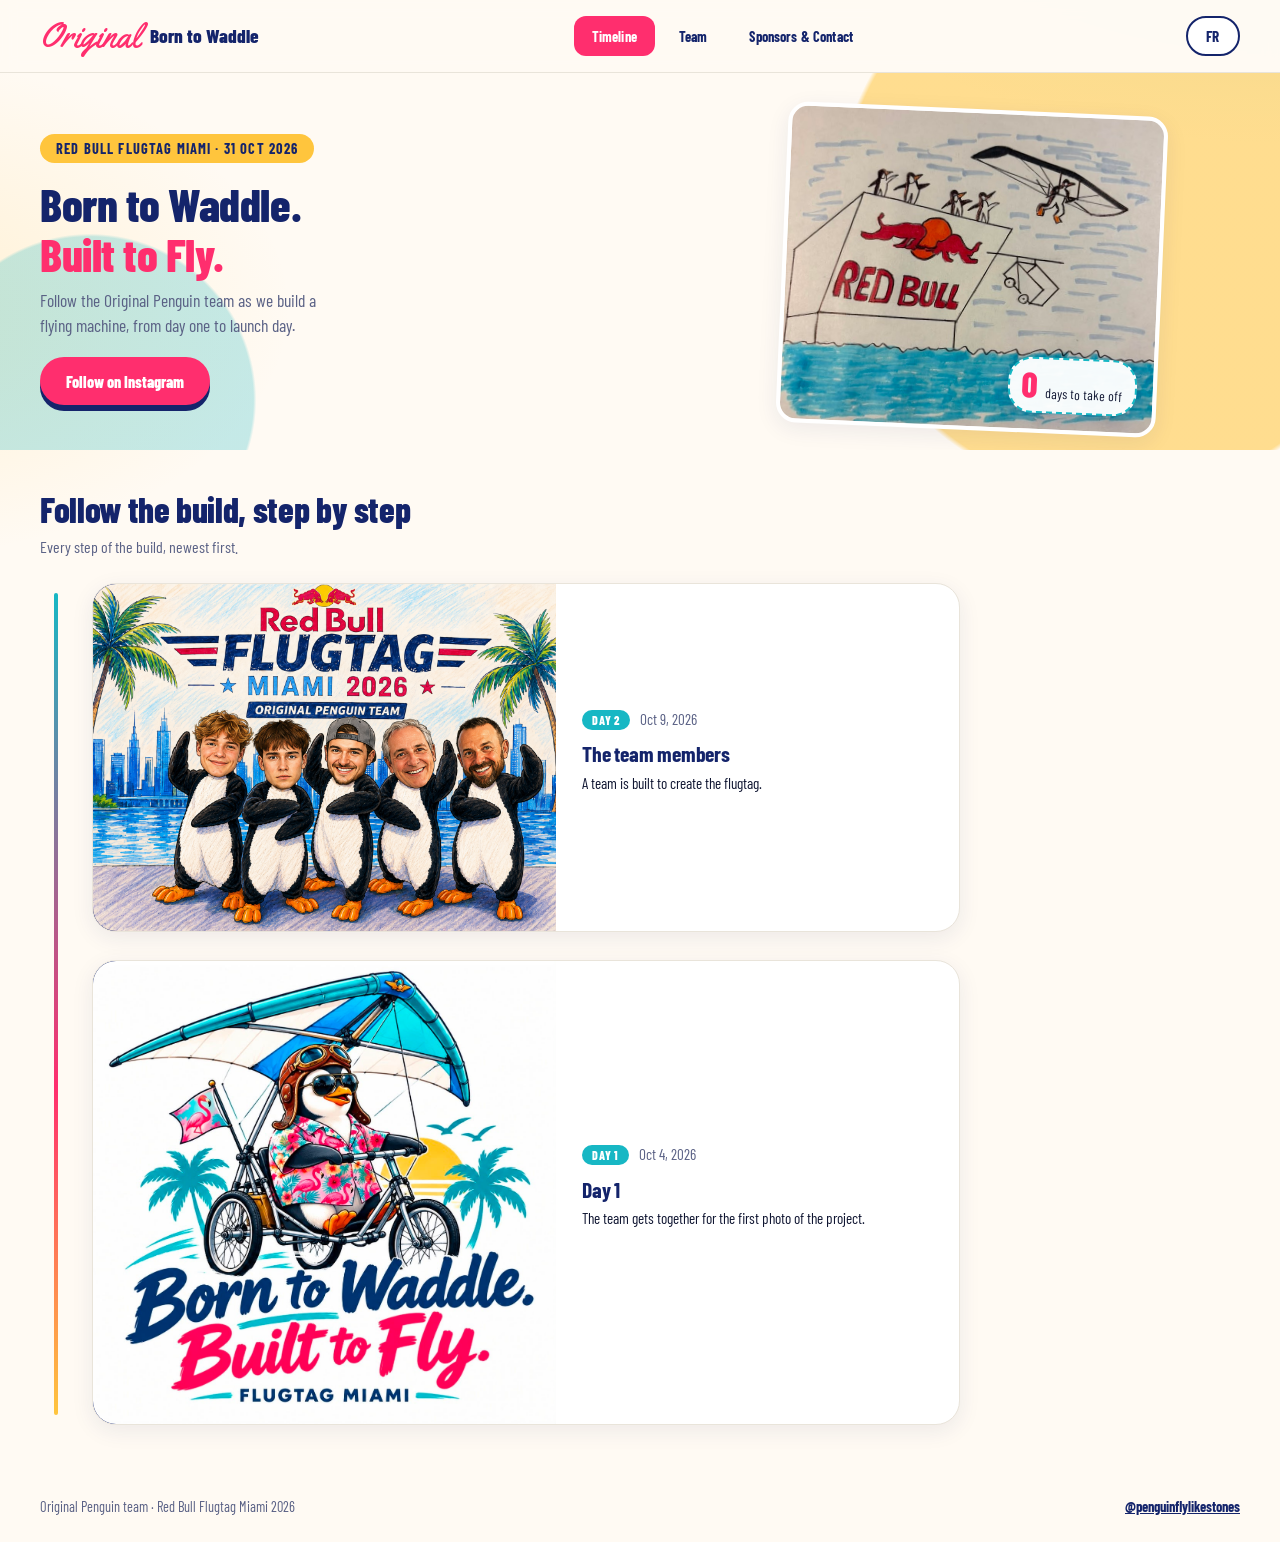
==== index.html @ 19deeb98 "Add files via upload" ====
<!doctype html><html><head><meta charset=utf8><meta name=viewport content="width=device-width,initial-scale=1"><style>:root{color-scheme:light}body{margin:0;padding:0;font:14px -apple-system,BlinkMacSystemFont,sans-serif;background:#fff;color:#000}img{max-width:100%}[hidden]:not([hidden=until-found i]){display:none!important}</style></head><body>
<!doctype html>
<html lang="en">
<head>
  <meta charset="utf-8">
  <meta name="viewport" content="width=device-width, initial-scale=1">
  <title>Original Penguin · Red Bull Flugtag Miami 2026</title>
  <meta name="description" content="Follow the Original Penguin team as we build a flying machine for Red Bull Flugtag Miami, 31 October 2026.">
  <meta property="og:title" content="Born to Waddle. Built to Fly. · Original Penguin">
  <meta property="og:description" content="Day-by-day build log of our flying penguin machine for Red Bull Flugtag Miami 2026.">
  <meta property="og:image" content="assets/uploads/hero-sketch.jpg">
  <meta name="theme-color" content="#14246b">
  <link rel="preconnect" href="https://fonts.googleapis.com">
  <link rel="preconnect" href="https://fonts.gstatic.com" crossorigin>
  <link href="https://fonts.googleapis.com/css2?family=Barlow+Condensed:wght@400;500;600;700;800&family=Yellowtail&display=swap" rel="stylesheet">
  <link rel="stylesheet" href="assets/css/style.css">
</head>
<body data-page="timeline">
  <a class="skip" href="#main">Skip to content</a>

  <header class="site-header">
    <div class="container">
      <a class="brand" href="index.html" aria-label="Original Penguin, home">
        <span class="brand-mark">Original</span>
        <span class="brand-name">Born to Waddle</span>
      </a>

    <nav class="site-nav" aria-label="Main">
      <a href="index.html" aria-current="page"><span data-i18n="nav_timeline">Timeline</span></a>
      <a href="team.html"><span data-i18n="nav_team">Team</span></a>
      <a href="sponsors.html"><span data-i18n="nav_sponsors">Sponsors &amp; Contact</span></a>
    </nav>
      <button class="lang-toggle" id="langToggle" type="button">FR</button>
    </div>
  </header>


  <main id="main">
    <section class="hero">
      <div class="container hero-grid">
        <div class="hero-text">
          <p class="eyebrow" data-i18n="hero_eyebrow">Red Bull Flugtag Miami · 31 Oct 2026</p>
          <h1 data-i18n="hero_title">Born to Waddle.<br><span>Built to Fly.</span></h1>
          <p class="lead" data-i18n="hero_sub">Follow the Original Penguin team as we build a flying machine, from day one to launch day.</p>
          <div>
            <a class="btn" data-ig href="#"><span data-i18n="follow_ig">Follow on Instagram</span></a>
          </div>
        </div>
        <figure class="hero-image">
          <img src="assets/uploads/hero-sketch.jpg" alt="Sketch of the Original Penguin flying machine taking off from the Red Bull Flugtag launch pad" width="765" height="643">
        
          <div class="countdown countdown-overlay">
            <span id="days" aria-live="polite">–</span>
            <span data-i18n="countdown_label">days to take off</span>
          </div>
        </figure>
      </div>
    </section>

    <section class="feed" aria-labelledby="feed-title">
      <div class="container">
        <div class="section-head">
          <h2 id="feed-title" data-i18n="feed_title">Follow the build, step by step</h2>
          <p class="muted" data-i18n="feed_sub">Every step of the build, newest first.</p>
        </div>
        <div id="feed" class="feed-list" aria-live="polite"></div>
      </div>
    </section>
  </main>

  <footer class="site-footer">
    <div class="container">
      <p data-i18n="footer_tag">Original Penguin team · Red Bull Flugtag Miami 2026</p>
      <p><a data-ig href="#"><span data-ig-handle>@YOUR_HANDLE</span></a></p>
    </div>
  </footer>

  <script src="assets/js/app.js"></script>
</body>
</html>

</body></html>
---- assets/css/style.css ----
/* Original Penguin — Born to Waddle. Built to Fly.
   Mobile-first. Light theme. Palette taken from the FlugTag artwork. */

:root {
  --navy: #14246b;
  --pink: #ff2e6e;
  --teal: #17b7c4;
  --yellow: #ffc53d;
  --paper: #fffaf3;
  --card: #ffffff;
  --ink: #101632;
  --muted: #5a6185;
  --line: #e9e4da;
  --radius: 18px;
  --shadow: 0 6px 22px rgba(20, 36, 107, 0.08);
  --display: "Barlow Condensed", "Arial Narrow", system-ui, sans-serif;
  --body: "Barlow Condensed", "Arial Narrow", system-ui, sans-serif;
}

*, *::before, *::after { box-sizing: border-box; }

html { -webkit-text-size-adjust: 100%; scroll-behavior: smooth; }

body {
  margin: 0;
  font-family: var(--body);
  font-size: 1rem;
  line-height: 1.4;
  color: var(--ink);
  background:
    radial-gradient(900px 500px at 100% -10%, rgba(23, 183, 196, 0.16), transparent 60%),
    radial-gradient(700px 420px at -10% 20%, rgba(255, 197, 61, 0.18), transparent 60%),
    var(--paper);
  padding-bottom: 84px; /* room for the bottom nav on mobile */
  min-height: 100vh;
}

img, video, iframe { max-width: 100%; display: block; }
a { color: var(--pink); }
a:focus-visible, button:focus-visible { outline: 3px solid var(--teal); outline-offset: 3px; border-radius: 6px; }

.skip {
  position: absolute; left: -9999px; top: 0; background: var(--navy); color: #fff; padding: 8px 12px; z-index: 100;
}
.skip:focus { left: 12px; top: 12px; }

h1, h2, h3, .display {
  font-family: var(--display);
  color: var(--navy);
  line-height: 1.1;
  margin: 0 0 .5rem;
  letter-spacing: -0.01em;
}
h1 { font-size: clamp(2.4rem, 7vw, 3.6rem); font-weight: 800; }
h2 { font-size: clamp(1.8rem, 5vw, 2.4rem); font-weight: 800; }
h3 { font-size: 1.2rem; font-weight: 700; }

.container { width: min(100% - 2rem, 1080px); margin-inline: auto; }
section { padding: 1.75rem 0; }

/* ---------- Header ---------- */
.site-header {
  display: flex; align-items: center; justify-content: space-between;
  padding: 14px 0; position: sticky; top: 0; z-index: 20;
  background: rgba(255, 250, 243, 0.92); backdrop-filter: blur(8px);
  border-bottom: 1px solid var(--line);
}
.site-header .container { display: flex; align-items: center; justify-content: space-between; width: min(100% - 2rem, 1080px); }
.brand { display: inline-flex; align-items: center; gap: 10px; text-decoration: none; color: var(--navy); }
.brand-mark {
  font-family: "Yellowtail", cursive; font-size: 1.5rem; line-height: 1; color: var(--pink);
}
.brand-name { font-family: var(--display); font-weight: 800; font-size: 1.05rem; }

.lang-toggle {
  font: 700 .85rem var(--display); letter-spacing: .04em;
  color: var(--navy); background: #fff; border: 2px solid var(--navy);
  border-radius: 999px; padding: 6px 14px; cursor: pointer; min-height: 40px;
  transition: transform .15s ease, background .15s ease;
}
.lang-toggle:hover { background: var(--yellow); transform: translateY(-1px); }

/* ---------- Navigation: bottom tab bar on mobile, top bar on desktop ---------- */
.site-nav {
  position: fixed; left: 0; right: 0; bottom: 0; z-index: 30;
  display: grid; grid-template-columns: repeat(3, 1fr);
  background: var(--navy); padding: 6px 6px calc(6px + env(safe-area-inset-bottom));
  box-shadow: 0 -6px 20px rgba(20, 36, 107, 0.25);
}
.site-nav a {
  display: flex; align-items: center; justify-content: center; text-align: center;
  min-height: 52px; padding: 6px 4px; border-radius: 12px;
  color: #fff; text-decoration: none; font: 700 .8rem var(--display); letter-spacing: .01em;
}
.site-nav a[aria-current="page"] { background: var(--pink); }
.site-nav a:not([aria-current="page"]):hover { background: rgba(255,255,255,.12); }

/* ---------- Hero ---------- */
.hero { padding-top: 1.5rem; padding-bottom: 1rem; }
.eyebrow {
  display: inline-block; font: 700 .8rem var(--display); text-transform: uppercase; letter-spacing: .08em;
  color: var(--navy); background: var(--yellow); padding: 4px 12px; border-radius: 999px; margin: 0 0 1rem;
}
.lead { font-size: 1.1rem; color: var(--muted); max-width: 48ch; margin: 0 0 1rem; }
.hero h1 span { color: var(--pink); }
.countdown {
  display: inline-flex; align-items: baseline; gap: 10px; flex-wrap: wrap;
  background: var(--card); border-radius: var(--radius); box-shadow: var(--shadow);
  padding: 12px 18px; margin: 0 0 1.25rem; border: 2px dashed var(--teal);
}
.countdown strong, #days {
  font-family: var(--display); font-size: 2.2rem; font-weight: 800; color: var(--pink); line-height: 1;
}
.hero-image {
  margin: 1.5rem 0 0; border-radius: 24px; overflow: hidden; box-shadow: var(--shadow);
  background: #fff; border: 4px solid #fff; transform: rotate(-1.2deg);
}
.hero-image img { width: 100%; height: auto; }

/* ---------- Buttons ---------- */
.btn {
  display: inline-flex; align-items: center; justify-content: center; gap: 8px;
  min-height: 42px; padding: 10px 20px; border-radius: 999px; text-decoration: none;
  font: 800 .95rem var(--display); color: #fff; background: var(--pink);
  box-shadow: 0 6px 0 var(--navy); transition: transform .12s ease, box-shadow .12s ease;
  border: 0; cursor: pointer;
}
.btn:hover { transform: translateY(-2px); box-shadow: 0 8px 0 var(--navy); }
.btn:active { transform: translateY(3px); box-shadow: 0 2px 0 var(--navy); }
.btn-ghost { background: #fff; color: var(--navy); box-shadow: 0 6px 0 var(--teal); }
.btn-ghost:hover { box-shadow: 0 8px 0 var(--teal); }

/* ---------- Feed (timeline) ---------- */
.section-head { margin-bottom: 1.5rem; }
.muted { color: var(--muted); margin: 0; }
.feed-list { display: grid; gap: 1.5rem; }

.post {
  background: var(--card); border-radius: var(--radius); box-shadow: var(--shadow);
  overflow: hidden; border: 1px solid var(--line);
}
.post-media { background: var(--navy); aspect-ratio: 16 / 10; }
.post-media img, .post-media video, .post-media iframe {
  width: 100%; height: 100%; object-fit: cover; border: 0;
}
.post-body { padding: 14px 16px 16px; }
.post-meta { display: flex; align-items: center; gap: 10px; flex-wrap: wrap; margin: 0 0 .5rem; color: var(--muted); font-size: .9rem; }
.pill {
  font: 800 .75rem var(--display); text-transform: uppercase; letter-spacing: .06em;
  background: var(--teal); color: #fff; padding: 3px 10px; border-radius: 999px;
}
.post h3 { margin-bottom: .4rem; }
.post p { margin: 0 0 .75rem; }
.ig-link { font-weight: 700; text-decoration: none; color: var(--pink); }
.ig-link:hover { text-decoration: underline; }
.empty { padding: 2rem; text-align: center; background: #fff; border-radius: var(--radius); border: 2px dashed var(--line); color: var(--muted); }

/* ---------- Team ---------- */
.team-grid { display: grid; gap: 1.25rem; grid-template-columns: 1fr; }
.member {
  background: var(--card); border-radius: var(--radius); box-shadow: var(--shadow);
  padding: 16px; text-align: center; border: 1px solid var(--line);
}
.avatar {
  width: 104px; height: 104px; border-radius: 50%; margin: 0 auto 10px;
  overflow: hidden; display: grid; place-items: center;
  background: linear-gradient(135deg, var(--teal), var(--navy)); border: 4px solid var(--yellow);
}
.avatar img { width: 100%; height: 100%; object-fit: cover; }
.avatar span { font: 800 2rem var(--display); color: #fff; }
.member h3 { margin-bottom: .2rem; }
.role { font: 700 .95rem var(--display); color: var(--pink); margin: 0 0 .6rem; }
.member p { color: var(--muted); margin: 0; font-size: .95rem; }

/* ---------- Sponsors & contact ---------- */
.sponsor-grid { display: grid; gap: 1.25rem; }
.sponsor {
  background: var(--card); border-radius: var(--radius); box-shadow: var(--shadow);
  padding: 18px; border: 1px solid var(--line); display: grid; gap: 10px; align-content: start;
}
.sponsor-logo {
  min-height: 90px; display: grid; place-items: center; background: #fff;
  border-radius: 12px; border: 1px dashed var(--line); padding: 10px;
}
.sponsor-logo img { max-height: 80px; width: auto; object-fit: contain; }
.wordmark { font-family: "Yellowtail", cursive; font-size: 2.2rem; color: var(--navy); line-height: 1; }
.sponsor h3 { margin: 0; }
.sponsor .tier { font: 700 .8rem var(--display); text-transform: uppercase; letter-spacing: .06em; color: var(--teal); margin: 0; }
.sponsor p { margin: 0; color: var(--muted); }

.contact {
  margin-top: 2rem; background: var(--navy); color: #fff; border-radius: 26px;
  padding: 22px 18px; box-shadow: var(--shadow);
}
.contact h2 { color: #fff; }
.contact p { color: #dfe4ff; }
.contact .actions { display: grid; gap: 12px; margin-top: 18px; }
.contact .btn-ghost { background: var(--yellow); color: var(--navy); box-shadow: 0 6px 0 #0b1747; }
.contact .btn { box-shadow: 0 6px 0 #0b1747; }

/* ---------- Footer ---------- */
.site-footer { padding: 2rem 0 1rem; color: var(--muted); font-size: .9rem; text-align: center; }
.site-footer a { color: var(--navy); font-weight: 700; }

.page-head { padding-top: 2rem; }

/* ---------- Tablet and up ---------- */
@media (min-width: 640px) {
  .team-grid { grid-template-columns: repeat(2, 1fr); }
  .sponsor-grid { grid-template-columns: repeat(2, 1fr); }
  .contact .actions { grid-template-columns: 1fr 1fr; }
}

@media (min-width: 900px) {
  body { padding-bottom: 0; }
  .site-nav {
    position: static; display: flex; gap: 6px; justify-content: center;
    background: transparent; box-shadow: none; padding: 10px 0; border-bottom: 1px solid var(--line);
  }
  .site-nav a { color: var(--navy); min-height: 44px; padding: 8px 18px; }
  .site-nav a[aria-current="page"] { color: #fff; }
  .site-nav a:not([aria-current="page"]):hover { background: rgba(20,36,107,.07); }
  .team-grid { grid-template-columns: repeat(3, 1fr); }
  .feed-list { grid-template-columns: 1fr; max-width: 760px; }
  .hero-grid { display: grid; grid-template-columns: 1.1fr .9fr; gap: 2.5rem; align-items: center; }
  .hero-image { margin-top: 0; }
  .sponsor-grid { grid-template-columns: repeat(3, 1fr); }
  .post { display: grid; grid-template-columns: 1fr 1fr; }
  .post-media { aspect-ratio: auto; min-height: 260px; }
}

/* ---------- Desktop styling pass (1100px and up) ---------- */
@media (min-width: 1100px) {
  :root { --radius: 24px; }

  .container, .site-header .container { width: min(100% - 4rem, 1200px); }
  section { padding: 2.5rem 0; }

  /* Header and navigation */
  .site-header { padding: 16px 0; }
  .brand-mark { font-size: 2.1rem; }
  .brand-name { font-size: 1.2rem; }
  .lang-toggle { font-size: .95rem; padding: 8px 18px; }
  .site-nav { padding: 10px 0 14px; gap: 10px; }
  .site-nav a { font-size: .9rem; min-height: 44px; padding: 8px 20px; }

  /* Hero */
  .hero { padding-top: 2.25rem; padding-bottom: 1.25rem; position: relative; overflow: hidden; }
  .hero::before {
    content: ""; position: absolute; right: -200px; top: -220px; width: 720px; height: 720px;
    border-radius: 50%; background: radial-gradient(circle, rgba(255, 197, 61, .55) 0 55%, transparent 56%);
    pointer-events: none;
  }
  .hero::after {
    content: ""; position: absolute; left: -120px; bottom: -160px; width: 420px; height: 420px;
    border-radius: 50%; background: radial-gradient(circle, rgba(23, 183, 196, .25) 0 55%, transparent 56%);
    pointer-events: none;
  }
  .hero-grid { grid-template-columns: 1.05fr .95fr; gap: 4.5rem; position: relative; z-index: 1; }
  h1 { font-size: clamp(2.8rem, 4.4vw, 4rem); }
  .eyebrow { font-size: .9rem; padding: 6px 16px; }
  .lead { font-size: 1.1rem; max-width: 38ch; margin-bottom: 1.25rem; }
  .countdown { padding: 16px 24px; gap: 14px; }
  .countdown strong, #days { font-size: 2.8rem; }
  .btn { font-size: 1rem; min-height: 48px; padding: 12px 26px; }
  .hero-image { transform: rotate(2.5deg); border-radius: 32px; border-width: 8px; transition: transform .35s ease; }
  .hero-image:hover { transform: rotate(0deg) scale(1.02); }

  /* Build log: vertical timeline with day markers */
  .section-head { margin-bottom: 1.5rem; }
  .section-head h2 { font-size: 2.2rem; }
  .feed-list {
    max-width: 920px; position: relative; padding-left: 52px; gap: 1.75rem;
  }
  .feed-list::before {
    content: ""; position: absolute; left: 14px; top: 10px; bottom: 10px; width: 4px; border-radius: 4px;
    background: linear-gradient(var(--teal), var(--pink) 60%, var(--yellow));
  }
  .post { position: relative; grid-template-columns: 1.15fr 1fr; }
  .post::before {
    content: ""; position: absolute; left: -45px; top: 34px; width: 22px; height: 22px; border-radius: 50%;
    background: var(--yellow); border: 4px solid var(--navy); z-index: 1;
  }
  .post:hover { transform: translateY(-3px); box-shadow: 0 16px 36px rgba(20, 36, 107, .14); transition: transform .2s ease, box-shadow .2s ease; }
  .post-media { min-height: 260px; }
  .post-body { padding: 22px 26px; display: flex; flex-direction: column; justify-content: center; }
  .post h3 { font-size: 1.35rem; }
  .post p { font-size: .95rem; }

  /* Page headers (team, sponsors) */
  .page-head { padding-top: 2.25rem; }
  .page-head h1 { font-size: clamp(2.6rem, 4vw, 3.4rem); }
  .page-head .lead { font-size: 1.05rem; }

  /* Team */
  .team-grid { grid-template-columns: repeat(3, 1fr); gap: 1.25rem; }
  .member { padding: 24px 20px; transition: transform .2s ease, box-shadow .2s ease; }
  .member:hover { transform: translateY(-5px) rotate(-.5deg); box-shadow: 0 18px 38px rgba(20, 36, 107, .14); }
  .avatar { width: 124px; height: 124px; margin-bottom: 12px; }
  .member h3 { font-size: 1.2rem; }
  .role { font-size: .9rem; }

  /* Sponsors */
  .sponsor-grid { grid-template-columns: repeat(3, 1fr); gap: 1.25rem; }
  .sponsor { padding: 22px; }
  .sponsor-logo { min-height: 110px; }
  .wordmark { font-size: 2.2rem; }

  /* Contact panel */
  .contact { padding: 36px 40px; margin-top: 2.5rem; display: grid; grid-template-columns: 1.3fr 1fr; gap: 2.5rem; align-items: center; }
  .contact h2 { font-size: 2.2rem; margin: 0 0 .5rem; }
  .contact p { font-size: .95rem; margin: 0; }
  .contact .actions { margin-top: 0; grid-column: 2; grid-row: 2; grid-template-columns: 1fr; }
  .contact .actions .btn { width: 100%; }
  .contact > p:last-child { grid-column: 1 / -1; margin-top: -1rem; opacity: .85; }

  /* Footer */
  .site-footer { text-align: left; padding: 2rem 0 1.5rem; }
  .site-footer .container { display: flex; justify-content: space-between; align-items: center; flex-wrap: wrap; gap: 1rem; }
  .site-footer p { margin: 0; }
}

/* ---------- Header with inline navigation (all sizes) ---------- */
body { padding-bottom: 0; }
.site-header .container { flex-wrap: wrap; row-gap: 8px; }
.site-header .site-nav {
  position: static; order: 3; width: 100%; display: flex; gap: 6px; padding: 0; border: 0;
  background: none; box-shadow: none;
}
.site-header .site-nav a {
  flex: 1; min-height: 40px; padding: 6px 10px; font-size: .9rem; color: var(--navy); background: transparent;
}
.site-header .site-nav a[aria-current="page"] { background: var(--pink); color: #fff; }
.site-header .site-nav a:not([aria-current="page"]):hover { background: rgba(20, 36, 107, .08); }

@media (min-width: 900px) {
  .site-header .container { flex-wrap: nowrap; }
  .site-header .site-nav { order: 0; width: auto; flex: 1; justify-content: center; }
  .site-header .site-nav a { flex: 0 0 auto; padding: 8px 18px; }
}

/* ---------- Sponsors: centred cards ---------- */
.sponsor-grid { grid-template-columns: repeat(auto-fit, minmax(240px, 340px)); justify-content: center; }

/* ---------- Media slideshow ---------- */
.slider { position: relative; height: 100%; min-height: 100%; background: var(--navy); }
.slides {
  display: flex; height: 100%; overflow-x: auto; scroll-snap-type: x mandatory;
  scrollbar-width: none; overscroll-behavior-x: contain;
}
.slides::-webkit-scrollbar { display: none; }
.slide {
  flex: 0 0 100%; margin: 0; height: 100%; min-width: 0; scroll-snap-align: start;
  display: grid; place-items: center; background: var(--navy);
}
.slide img, .slide video, .slide iframe { width: 100%; height: 100%; object-fit: cover; border: 0; }
.sl-btn {
  position: absolute; top: 50%; transform: translateY(-50%); z-index: 2;
  width: 40px; height: 40px; border-radius: 50%; border: 0; cursor: pointer;
  background: rgba(255, 255, 255, .92); color: var(--navy); font: 800 1.4rem/1 var(--display);
  box-shadow: 0 2px 8px rgba(0, 0, 0, .25);
}
.sl-prev { left: 8px; }
.sl-next { right: 8px; }
.sl-dots {
  position: absolute; left: 0; right: 0; bottom: 8px; z-index: 2;
  display: flex; justify-content: center; gap: 6px;
}
.sl-dot {
  width: 9px; height: 9px; border-radius: 50%; border: 0; padding: 0; cursor: pointer;
  background: rgba(255, 255, 255, .6);
}
.sl-dot.is-active { background: var(--yellow); }

/* ---------- Smaller hero visual ---------- */
.hero-image { max-width: 260px; margin-inline: auto; border-width: 4px; border-radius: 20px; }
@media (min-width: 900px) { .hero-image { max-width: 340px; margin-inline: 0 0 0 auto; } }
@media (min-width: 1100px) { .hero-image { max-width: 380px; } }

/* ---------- Refinements: title, countdown overlay, shorter posts, contact buttons ---------- */
.hero h1 { font-size: clamp(2rem, 6vw, 2.9rem); }
@media (min-width: 1100px) { .hero h1 { font-size: clamp(2.4rem, 3.6vw, 3.3rem); } }

.hero-image { position: relative; }
.countdown-overlay {
  position: absolute; right: 12px; bottom: 12px; margin: 0; padding: 8px 12px; gap: 8px;
  background: rgba(255, 255, 255, .96); box-shadow: 0 6px 18px rgba(20, 36, 107, .18);
}
.countdown-overlay #days { font-size: 1.8rem; }
.countdown-overlay span:last-child { font-size: .85rem; }
@media (min-width: 1100px) {
  .countdown-overlay { right: 16px; bottom: 16px; }
  .countdown-overlay #days { font-size: 2.2rem; }
}

.post-media { aspect-ratio: 16 / 9; }
@media (min-width: 900px) { .post-media { aspect-ratio: auto; min-height: 200px; } }

.contact .actions { display: grid; grid-template-columns: 1fr 1fr; gap: 10px; }
.contact .actions .btn { width: 100%; min-width: 0; padding: 10px 12px; font-size: .95rem; }
@media (min-width: 1100px) {
  .contact .actions { grid-column: 1 / -1; grid-row: auto; grid-template-columns: 1fr 1fr; max-width: 560px; }
  .contact .actions .btn { font-size: 1rem; }
}

@media (prefers-reduced-motion: reduce) {
  * { transition: none !important; scroll-behavior: auto !important; }
}
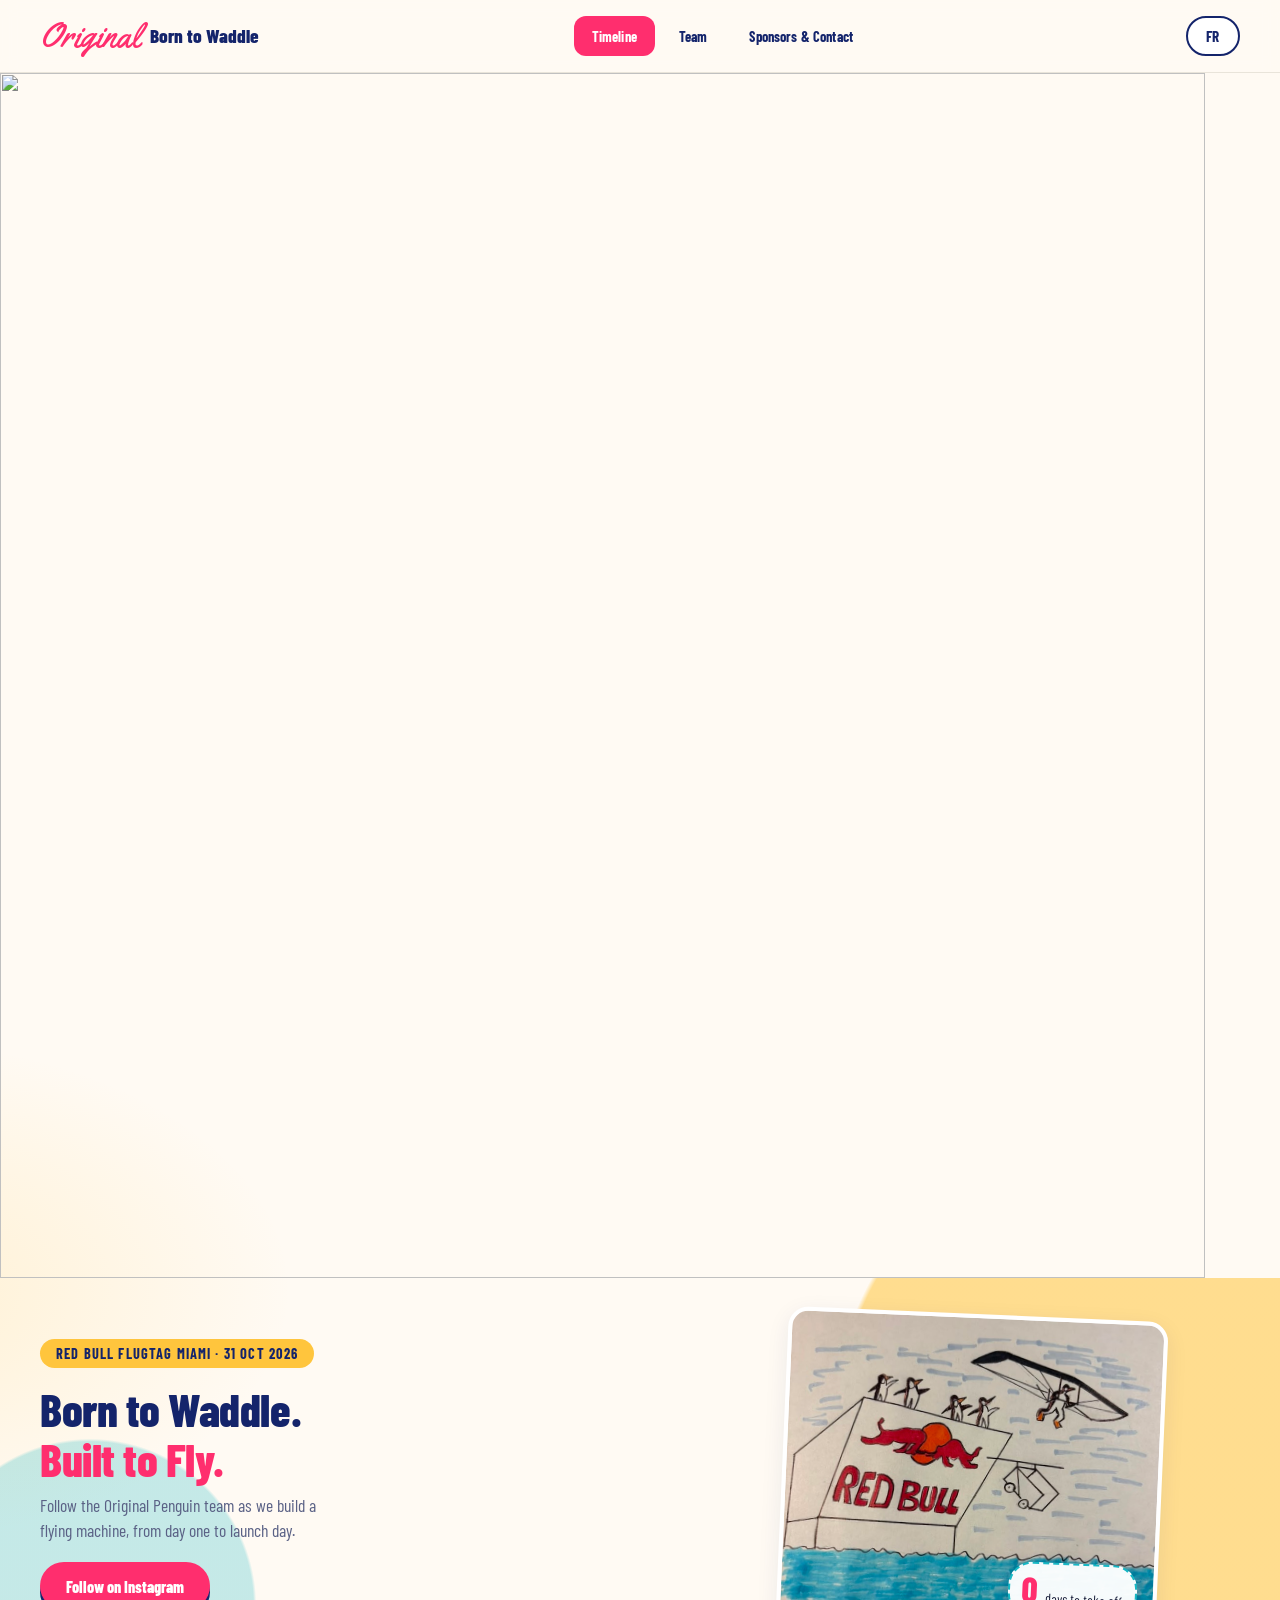
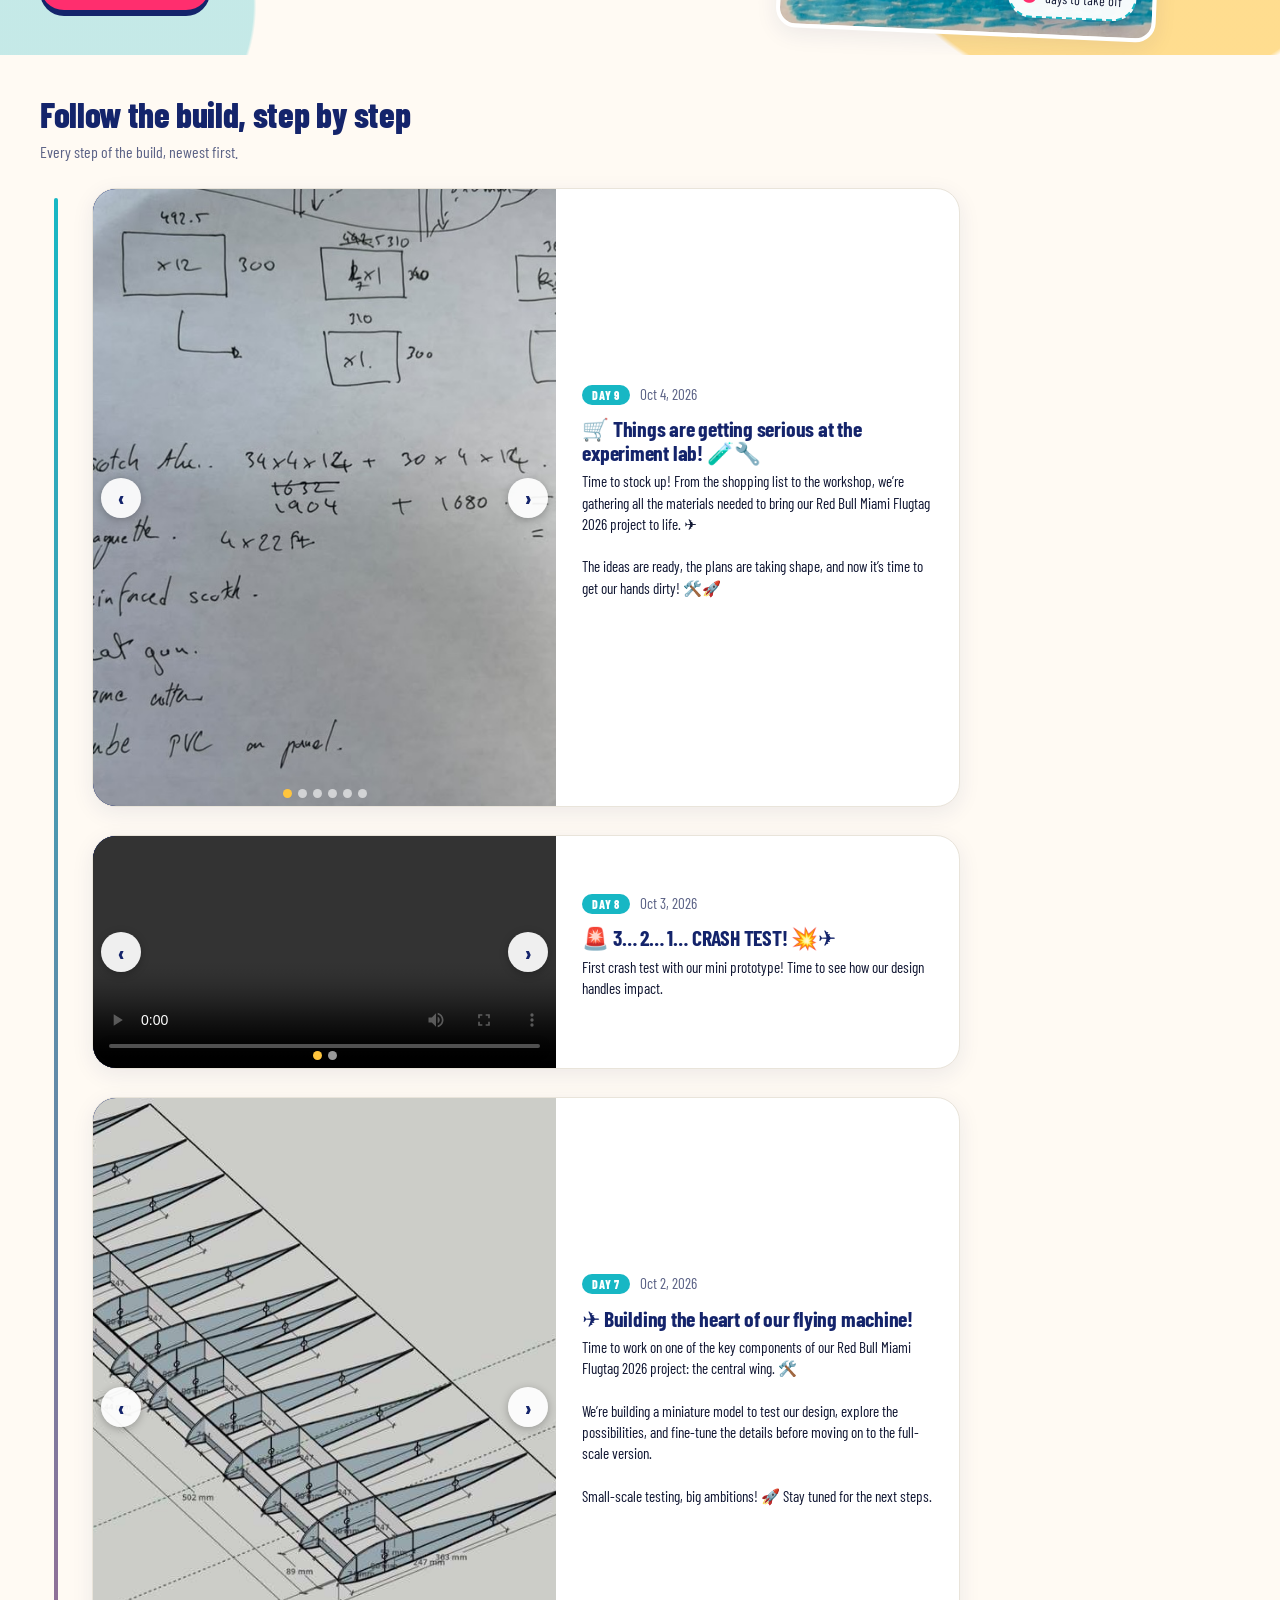
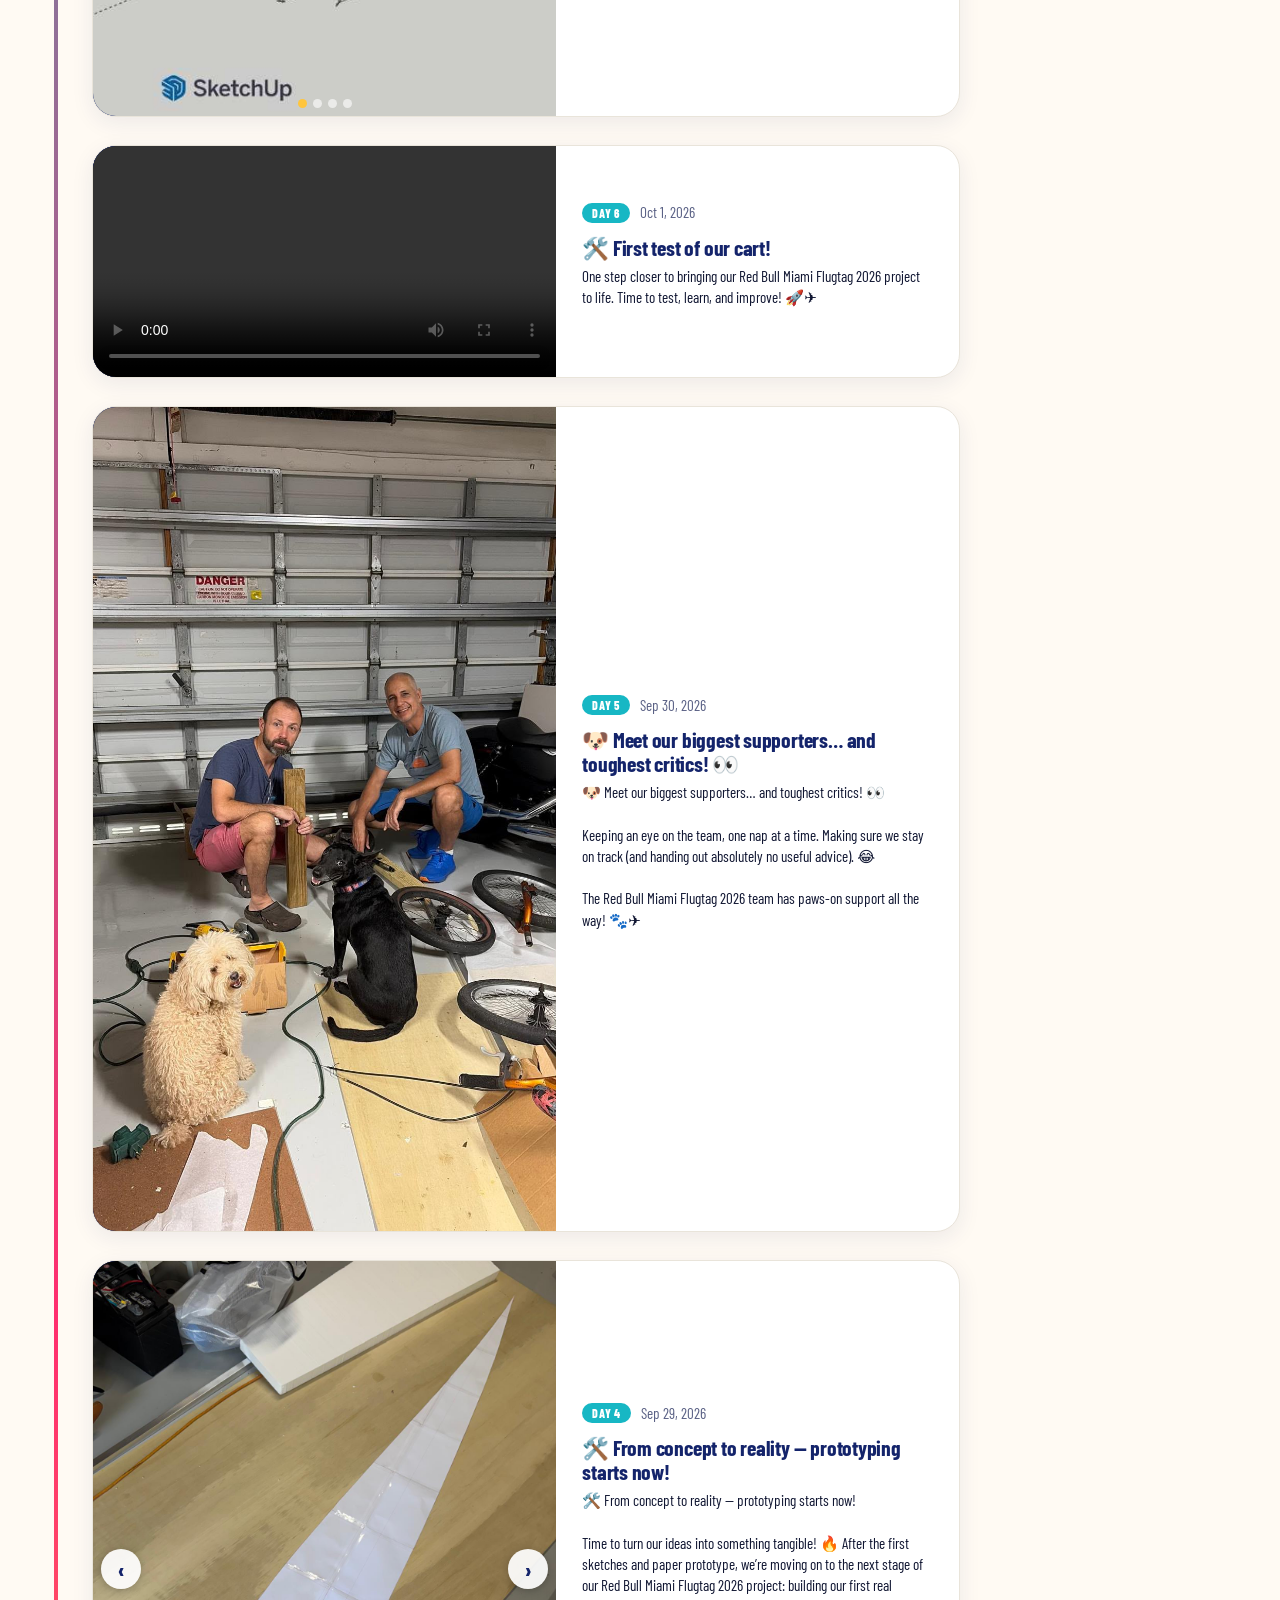
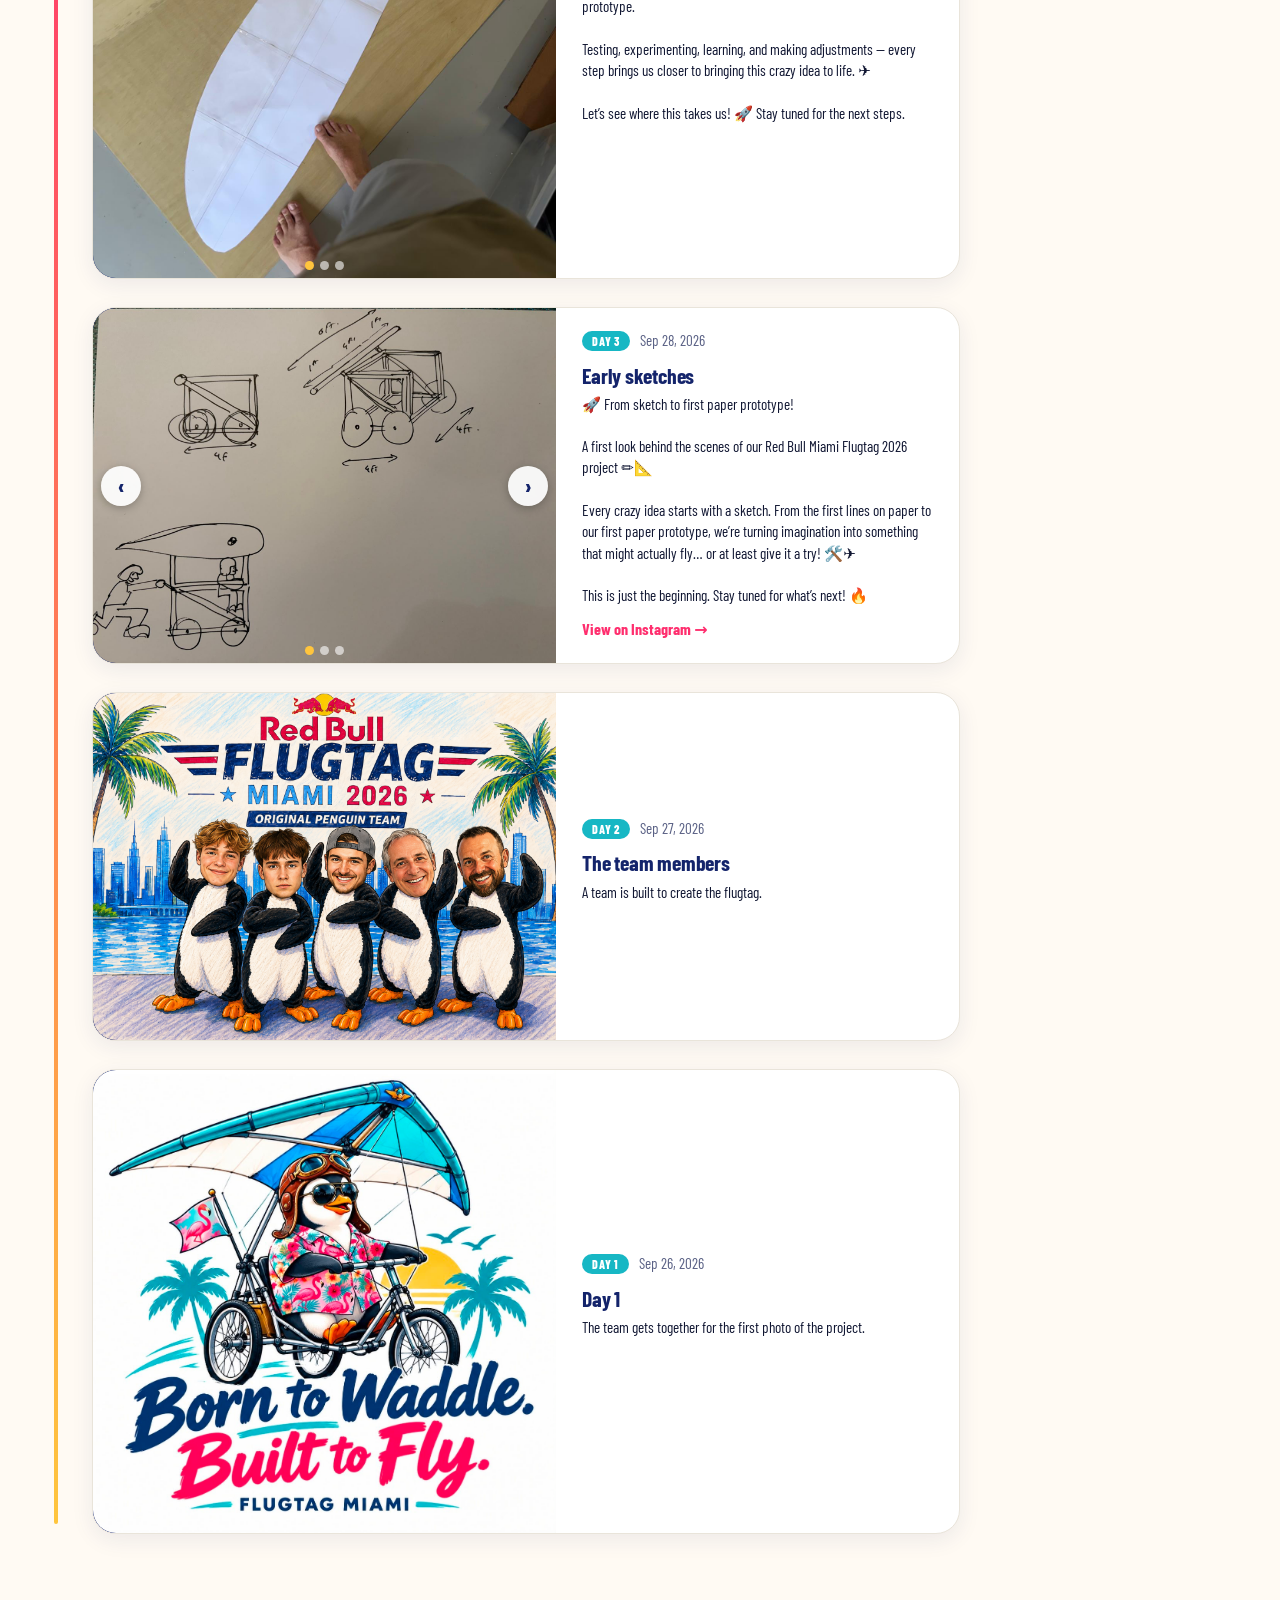
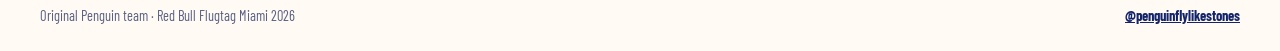
==== commit 1fba6bad: "Add files via upload" ====
--- a/index.html
+++ b/index.html
@@ -34,6 +34,9 @@
     </div>
   </header>
 
+  <div class="header-art" aria-hidden="true">
+    <img src="assets/uploads/header-penguin.jpg" alt="" width="1205" height="1205">
+  </div>
 
   <main id="main">
     <section class="hero">
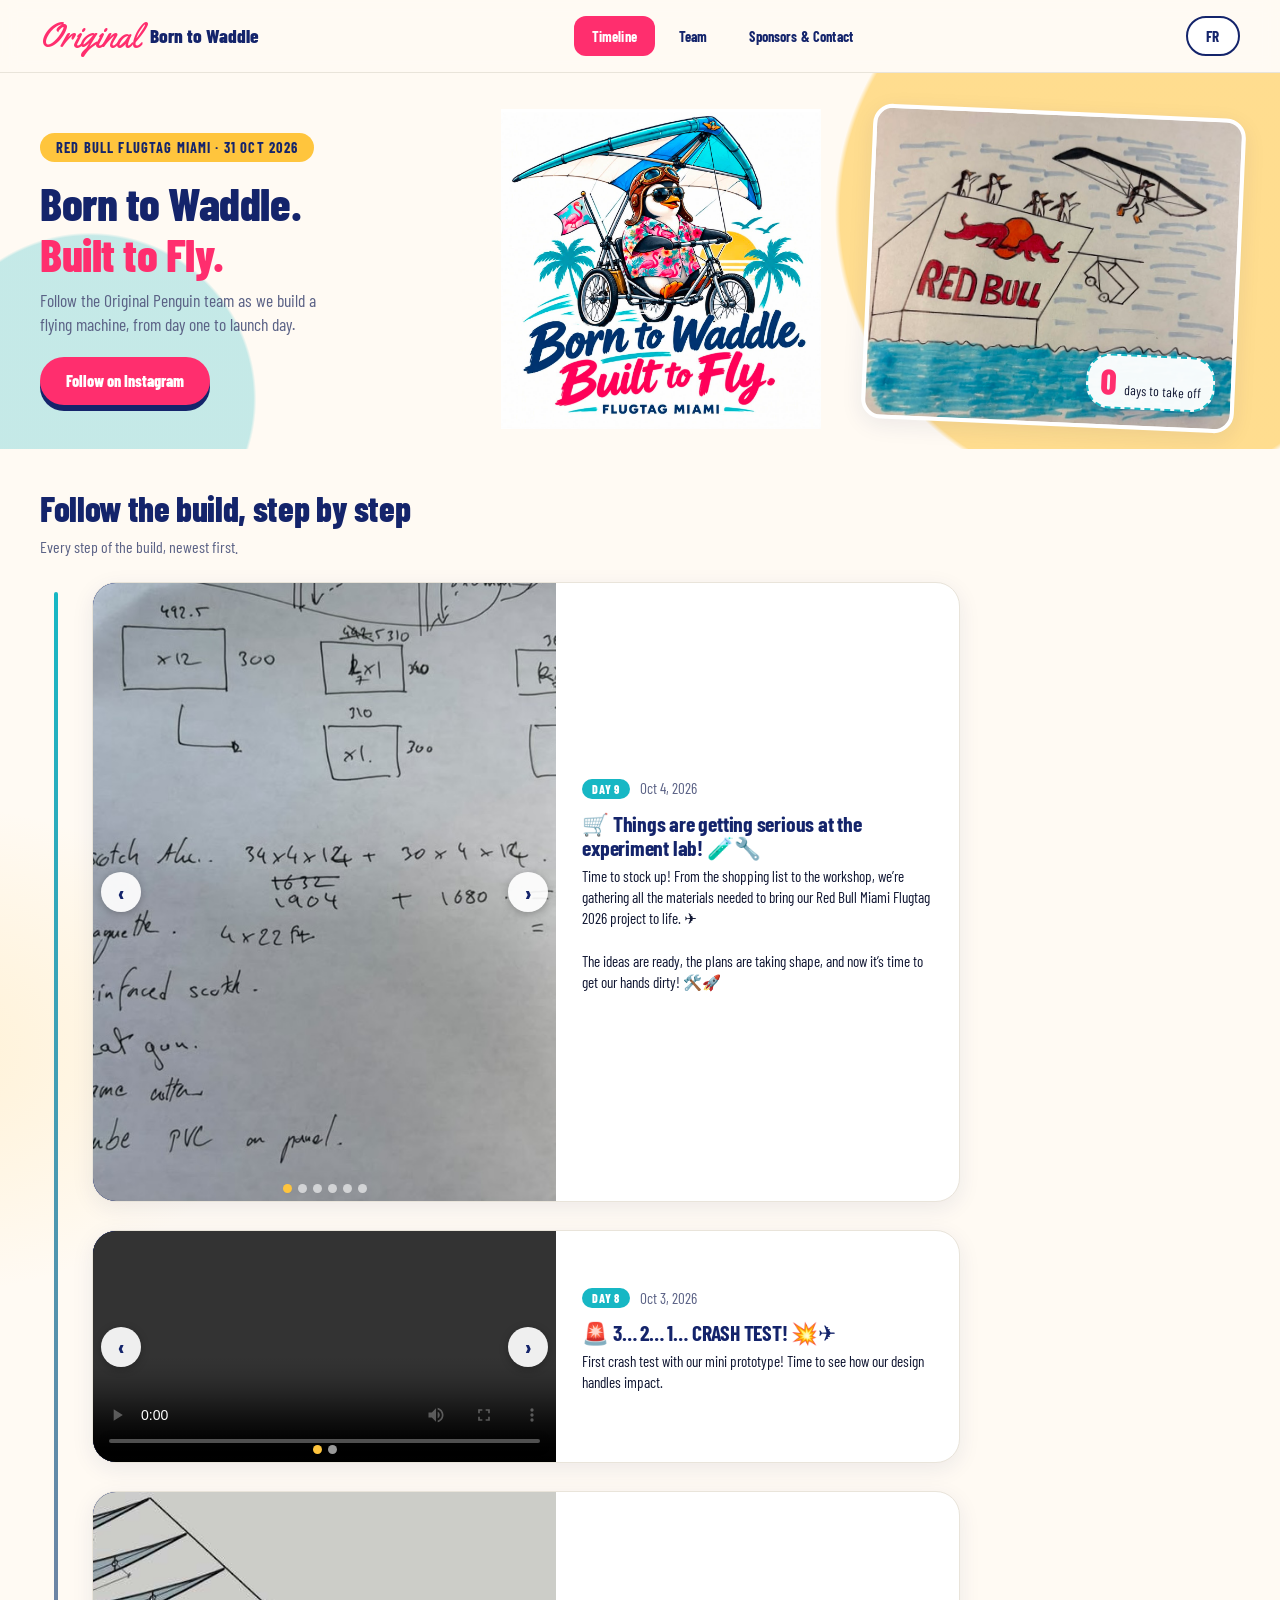
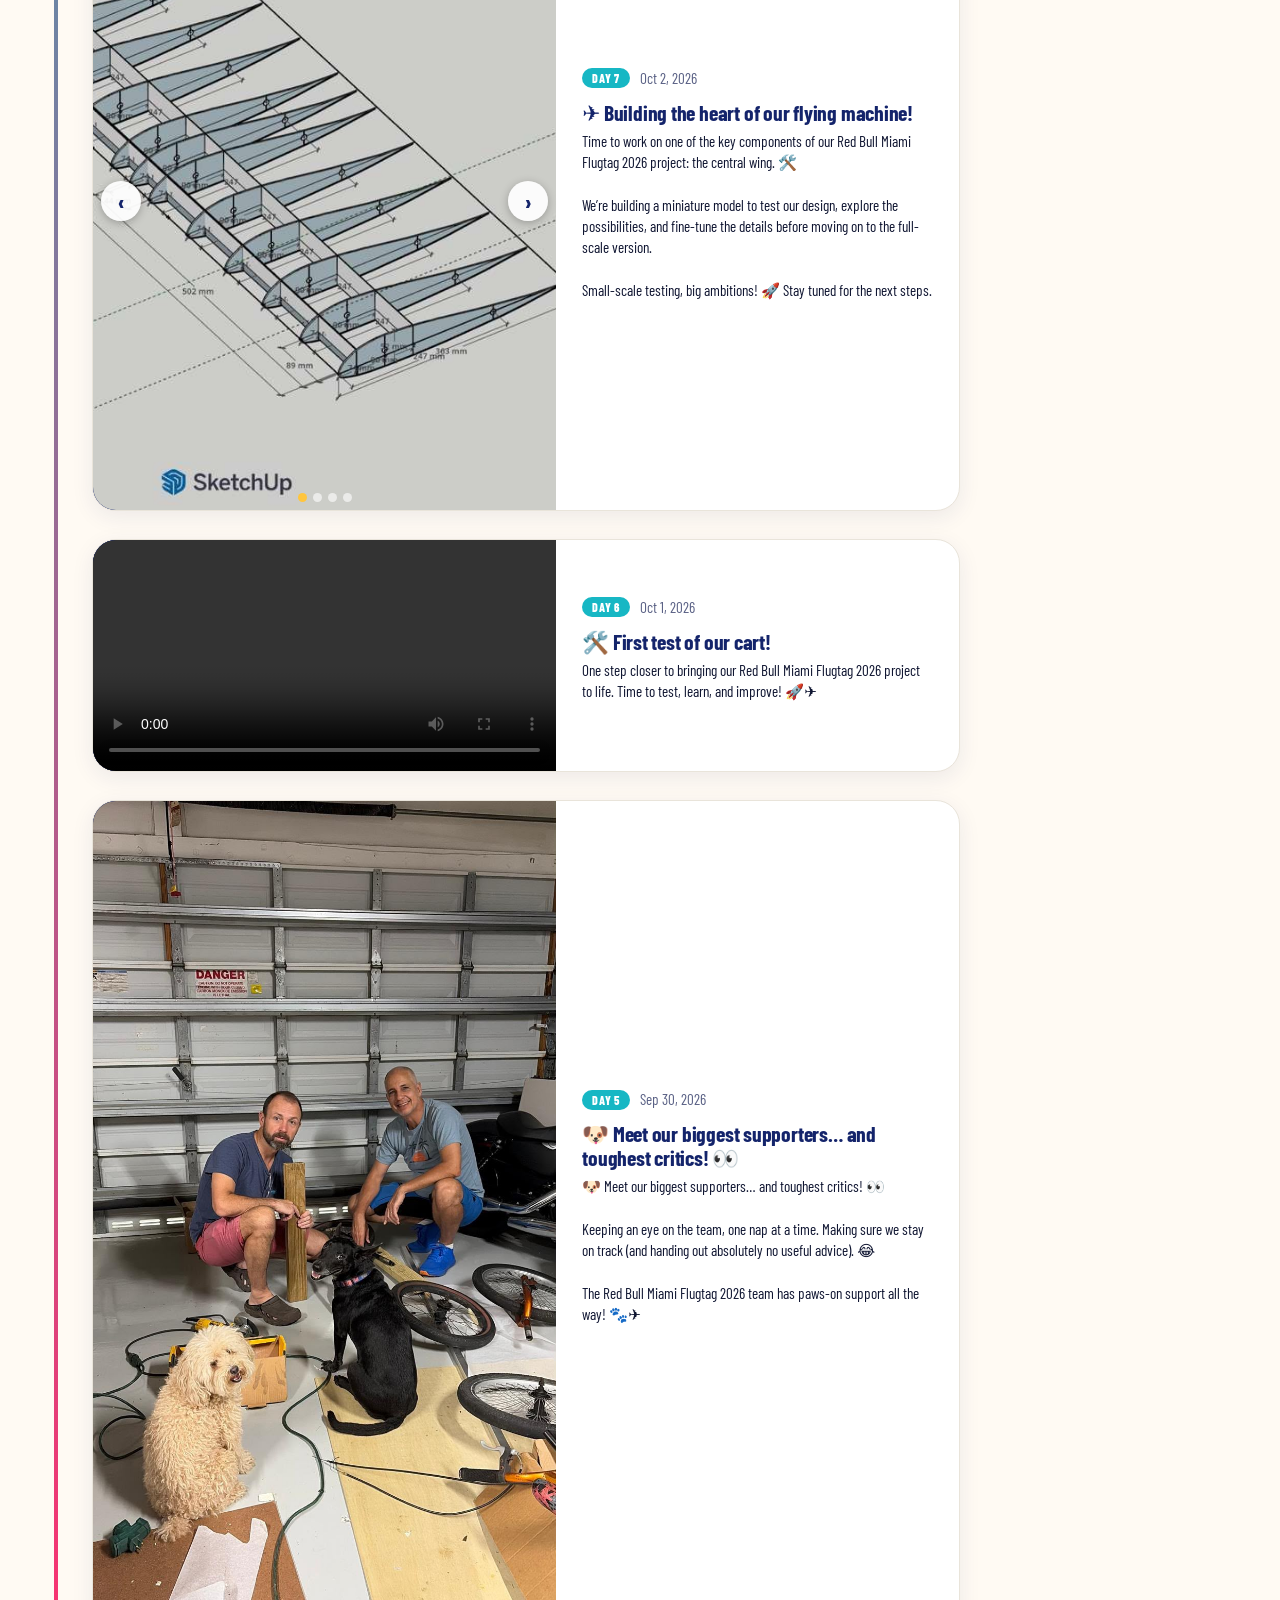
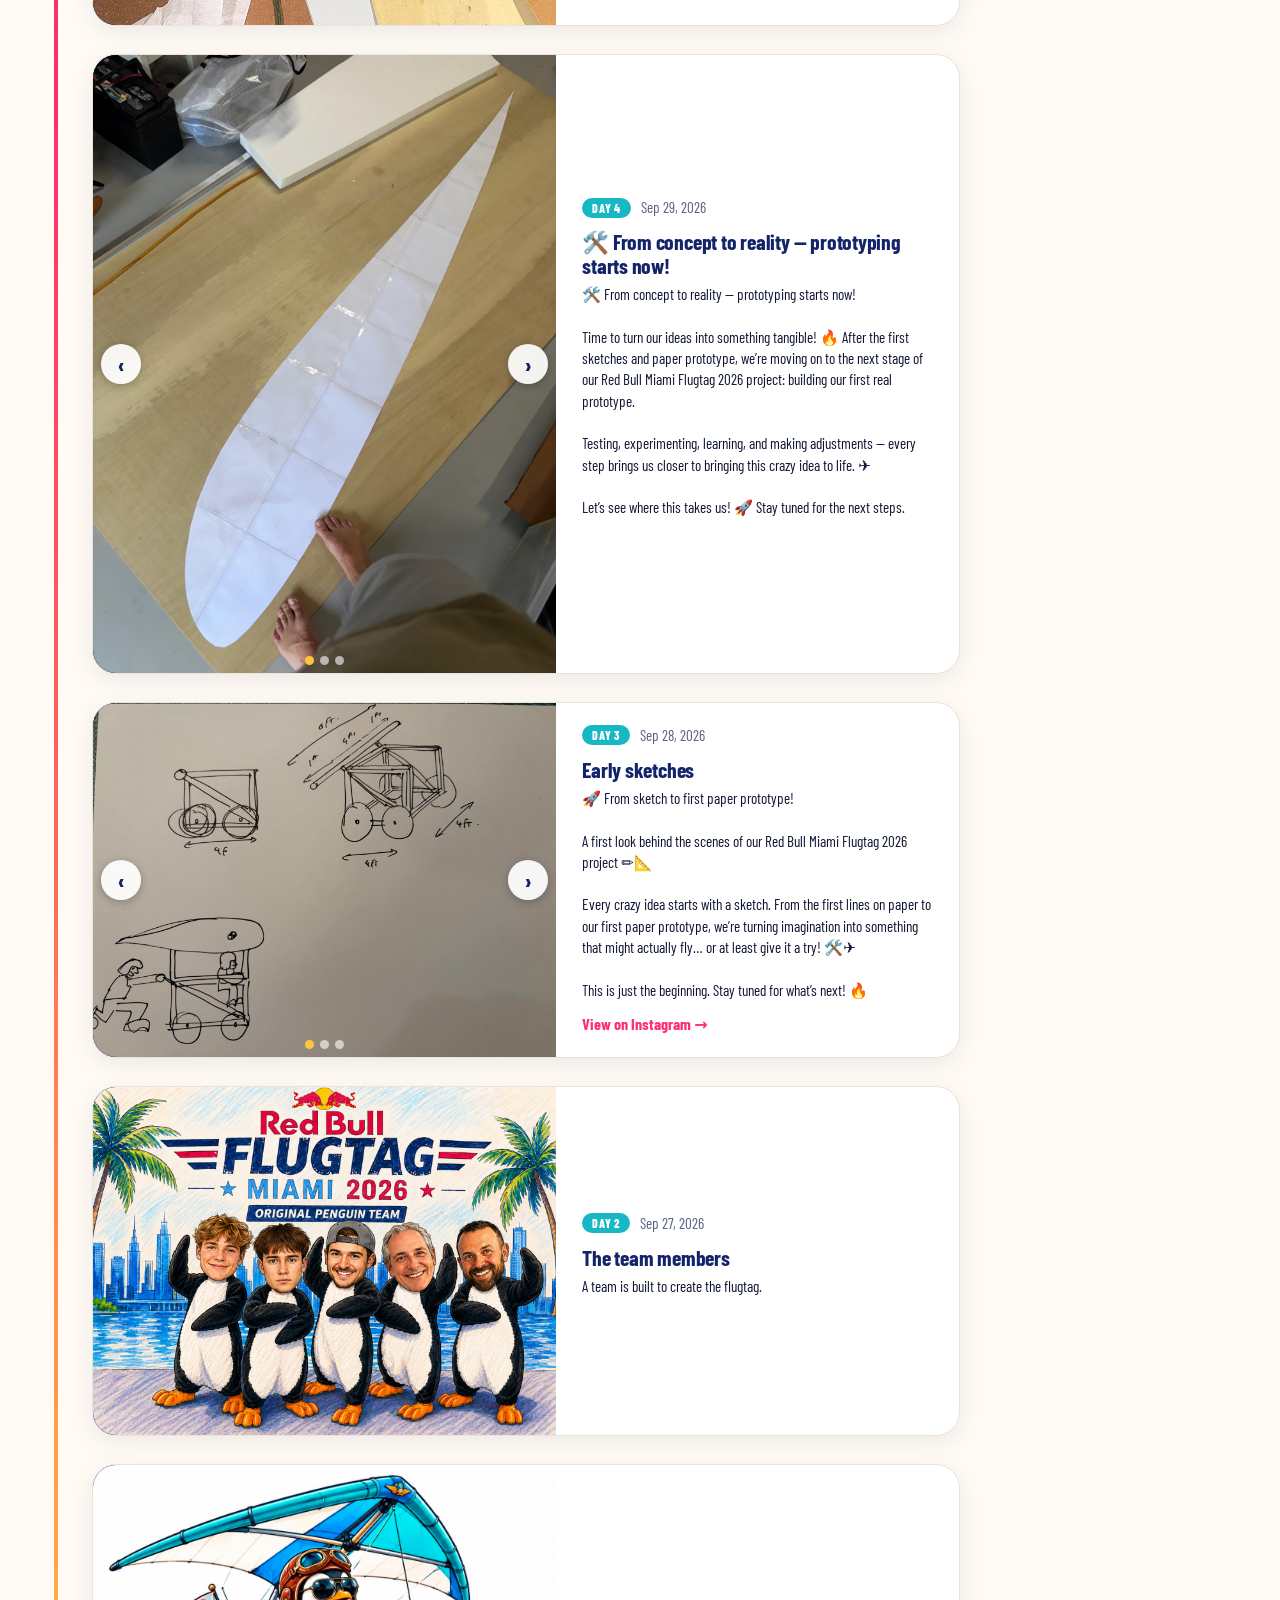
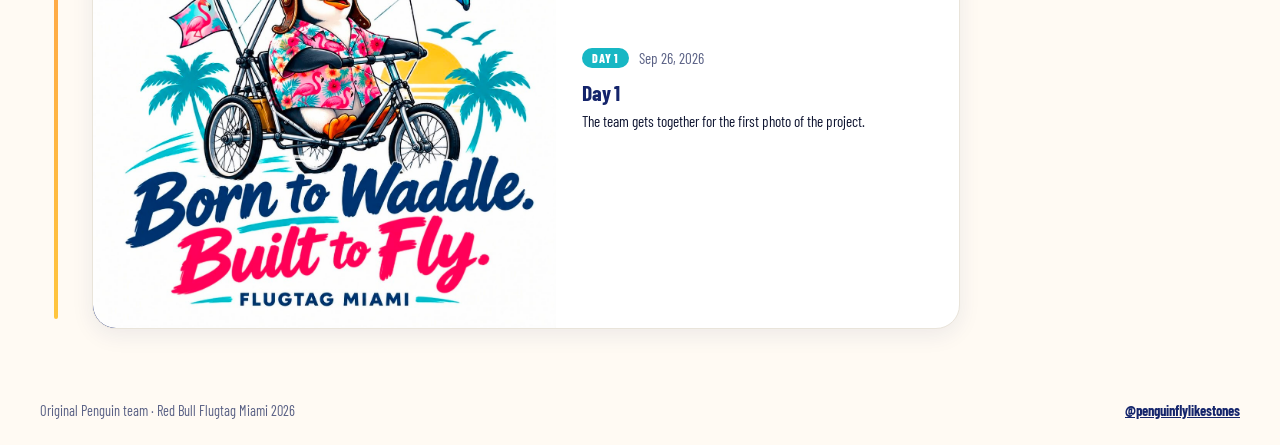
==== commit 55ddbcbe: "Add files via upload" ====
--- a/index.html
+++ b/index.html
@@ -34,10 +34,6 @@
     </div>
   </header>
 
-  <div class="header-art" aria-hidden="true">
-    <img src="assets/uploads/header-penguin.jpg" alt="" width="1205" height="1205">
-  </div>
-
   <main id="main">
     <section class="hero">
       <div class="container hero-grid">
@@ -48,6 +44,9 @@
           <div>
             <a class="btn" data-ig href="#"><span data-i18n="follow_ig">Follow on Instagram</span></a>
           </div>
+        </div>
+        <div class="header-art" aria-hidden="true">
+          <img src="assets/uploads/header-penguin.jpg" alt="" width="1205" height="1205">
         </div>
         <figure class="hero-image">
           <img src="assets/uploads/hero-sketch.jpg" alt="Sketch of the Original Penguin flying machine taking off from the Red Bull Flugtag launch pad" width="765" height="643">
--- a/assets/css/style.css
+++ b/assets/css/style.css
@@ -406,3 +406,25 @@
 @media (prefers-reduced-motion: reduce) {
   * { transition: none !important; scroll-behavior: auto !important; }
 }
+
+/* ---------- Header artwork: blends into the page background ---------- */
+.header-art { display: flex; justify-content: center; padding: 1rem 0 0; background: transparent; }
+.header-art img {
+  width: min(100%, 360px); height: auto; mix-blend-mode: multiply; background: transparent;
+}
+@media (min-width: 1100px) {
+  .header-art img { width: min(100%, 440px); }
+}
+
+/* ---------- Hero: text | penguin | sketch, penguin centred between them ---------- */
+.hero-grid > .header-art { padding: 0; margin: 0; justify-content: center; }
+.hero-grid > .header-art img { width: min(100%, 300px); }
+@media (min-width: 900px) {
+  .hero-grid { grid-template-columns: 1fr minmax(0, 0.8fr) 0.9fr; gap: 2rem; }
+  .hero-grid > .header-art img { width: min(100%, 260px); }
+  .hero-image { margin-inline: 0; max-width: 100%; }
+}
+@media (min-width: 1100px) {
+  .hero-grid { grid-template-columns: 1fr minmax(0, 0.8fr) 0.9fr; gap: 2.5rem; }
+  .hero-grid > .header-art img { width: min(100%, 320px); }
+}
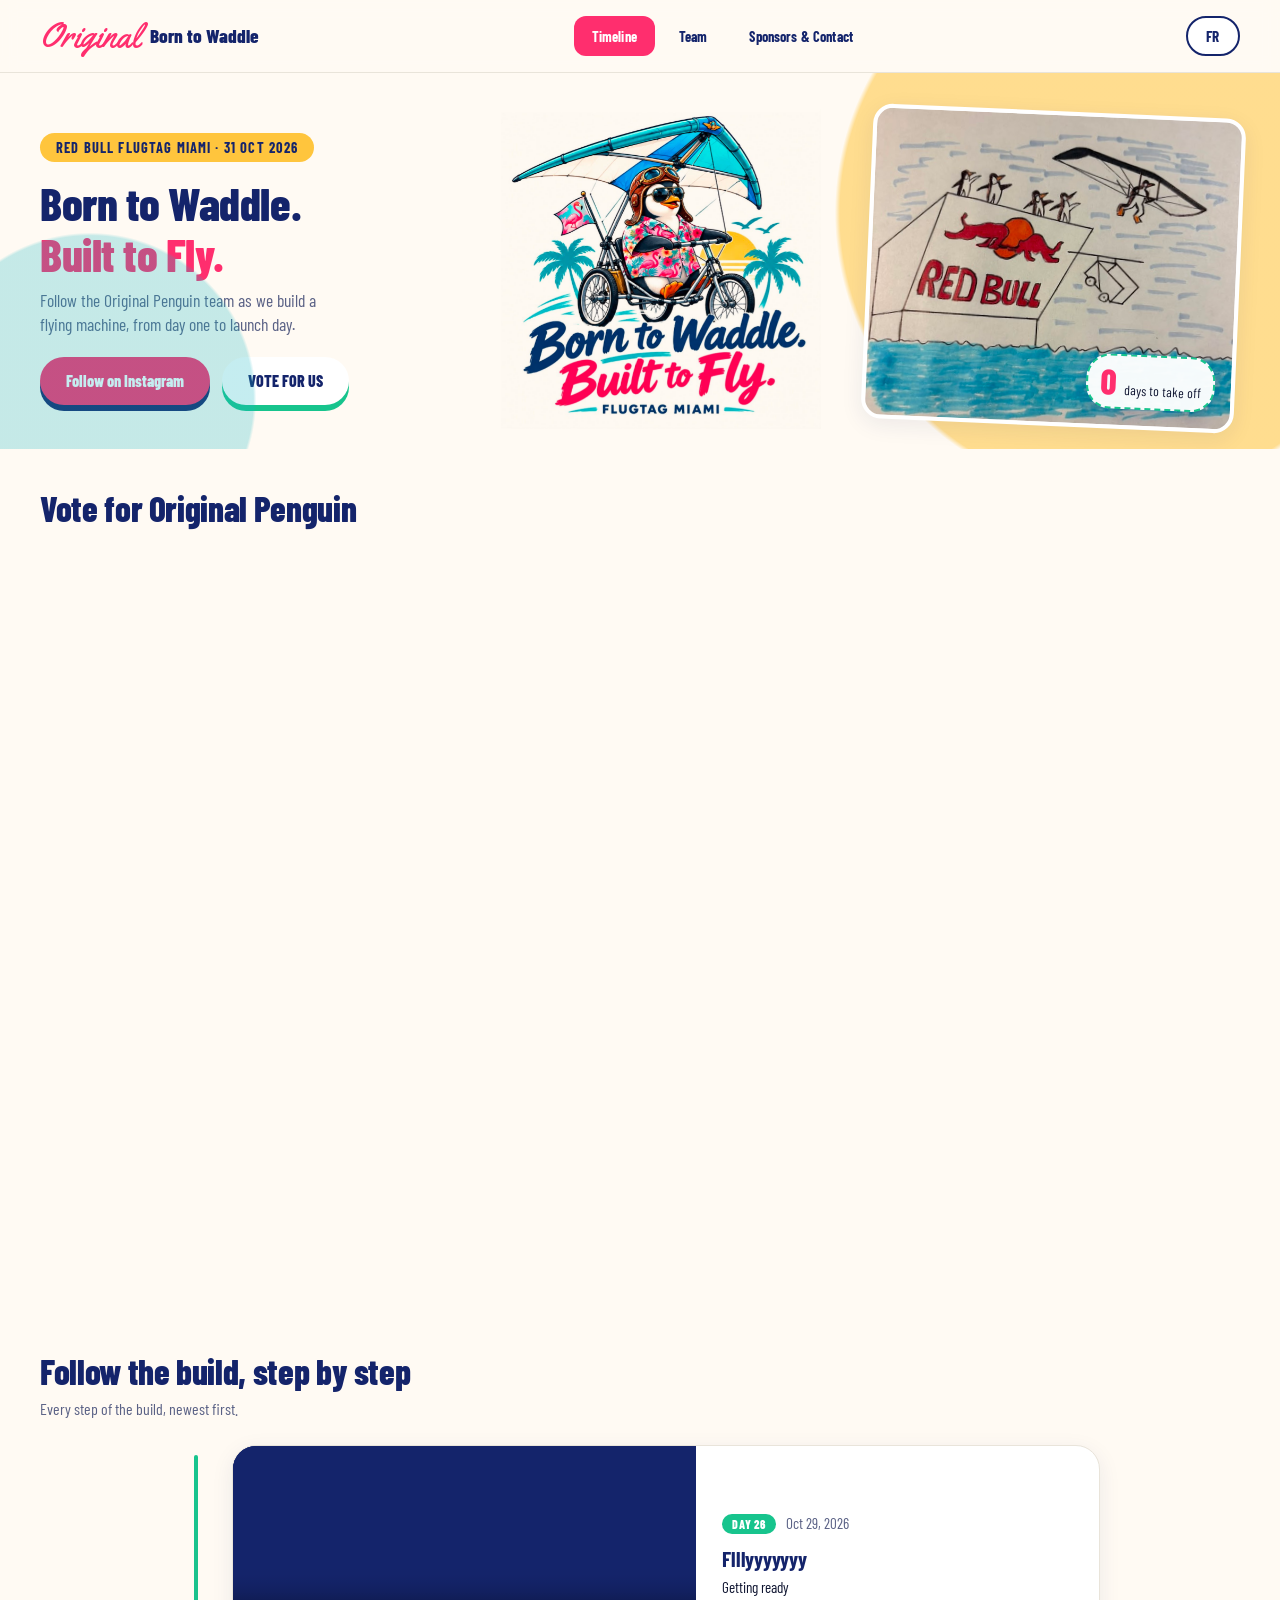
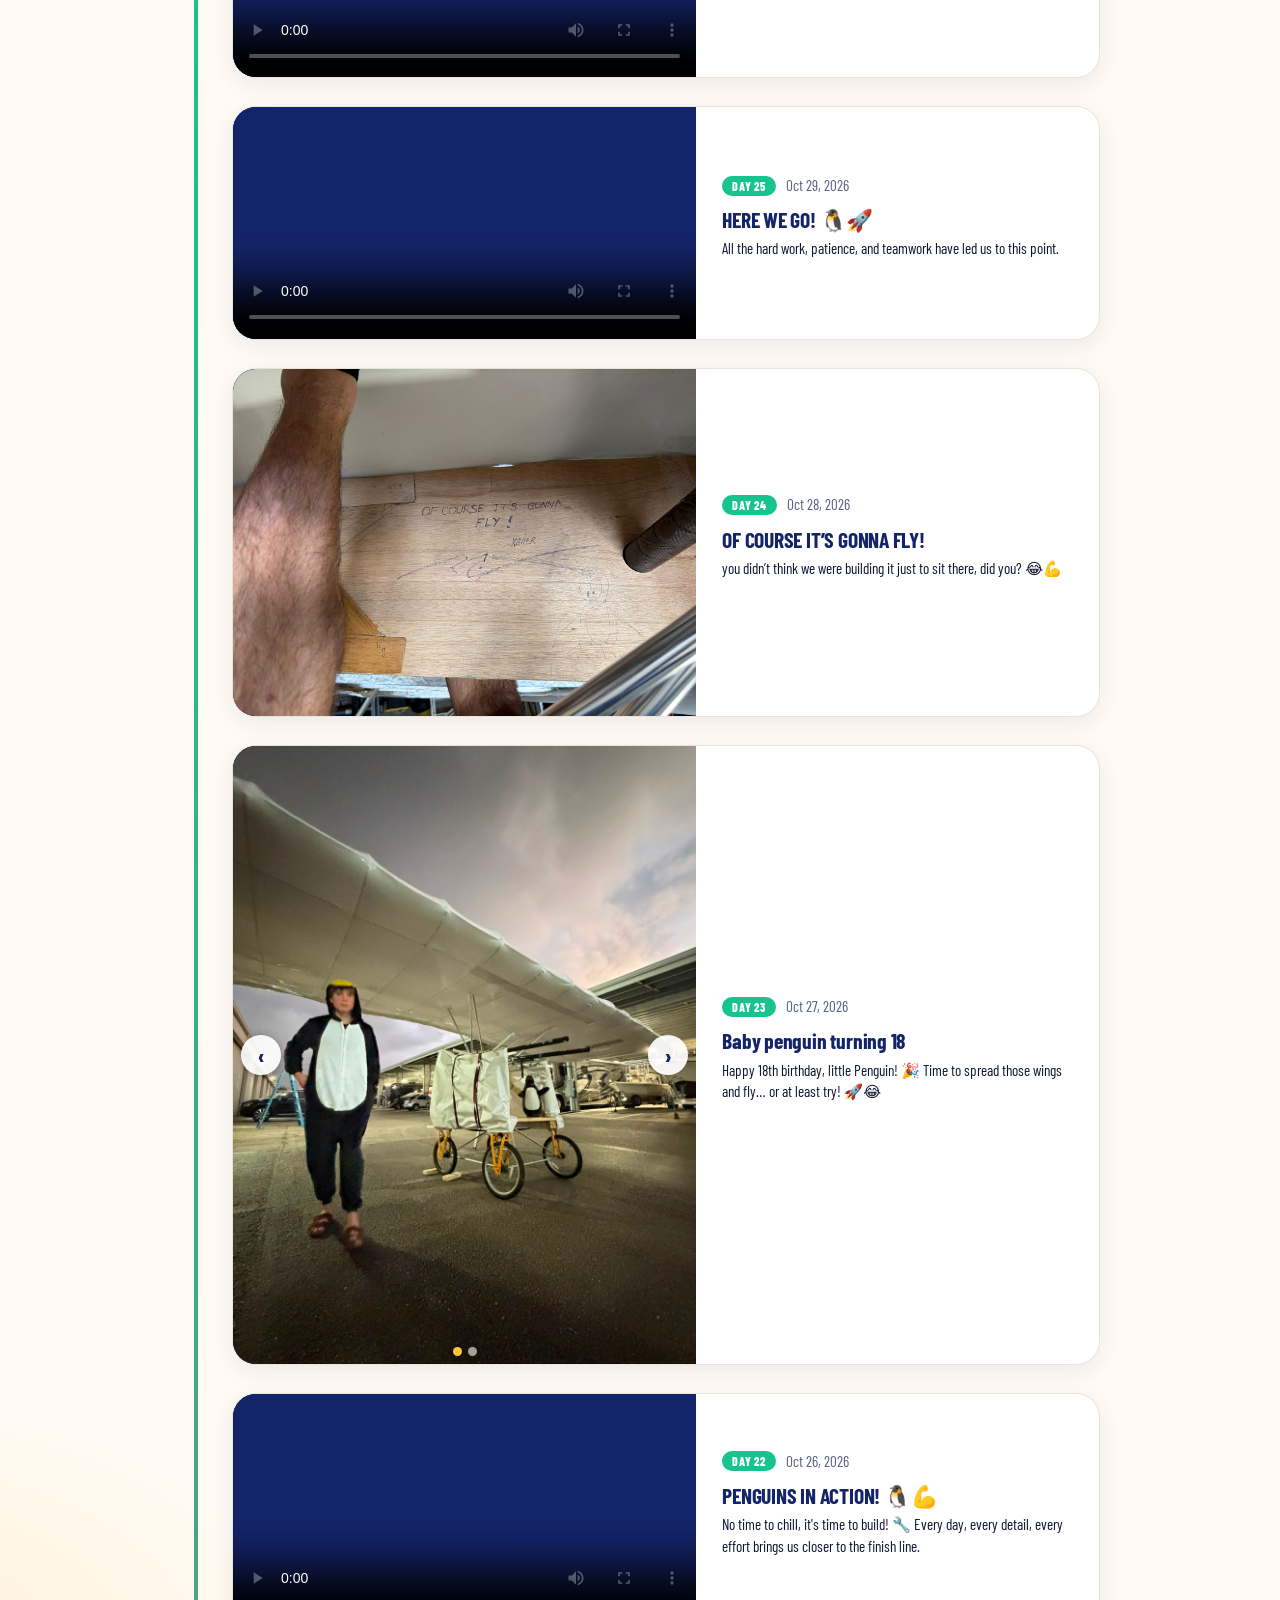
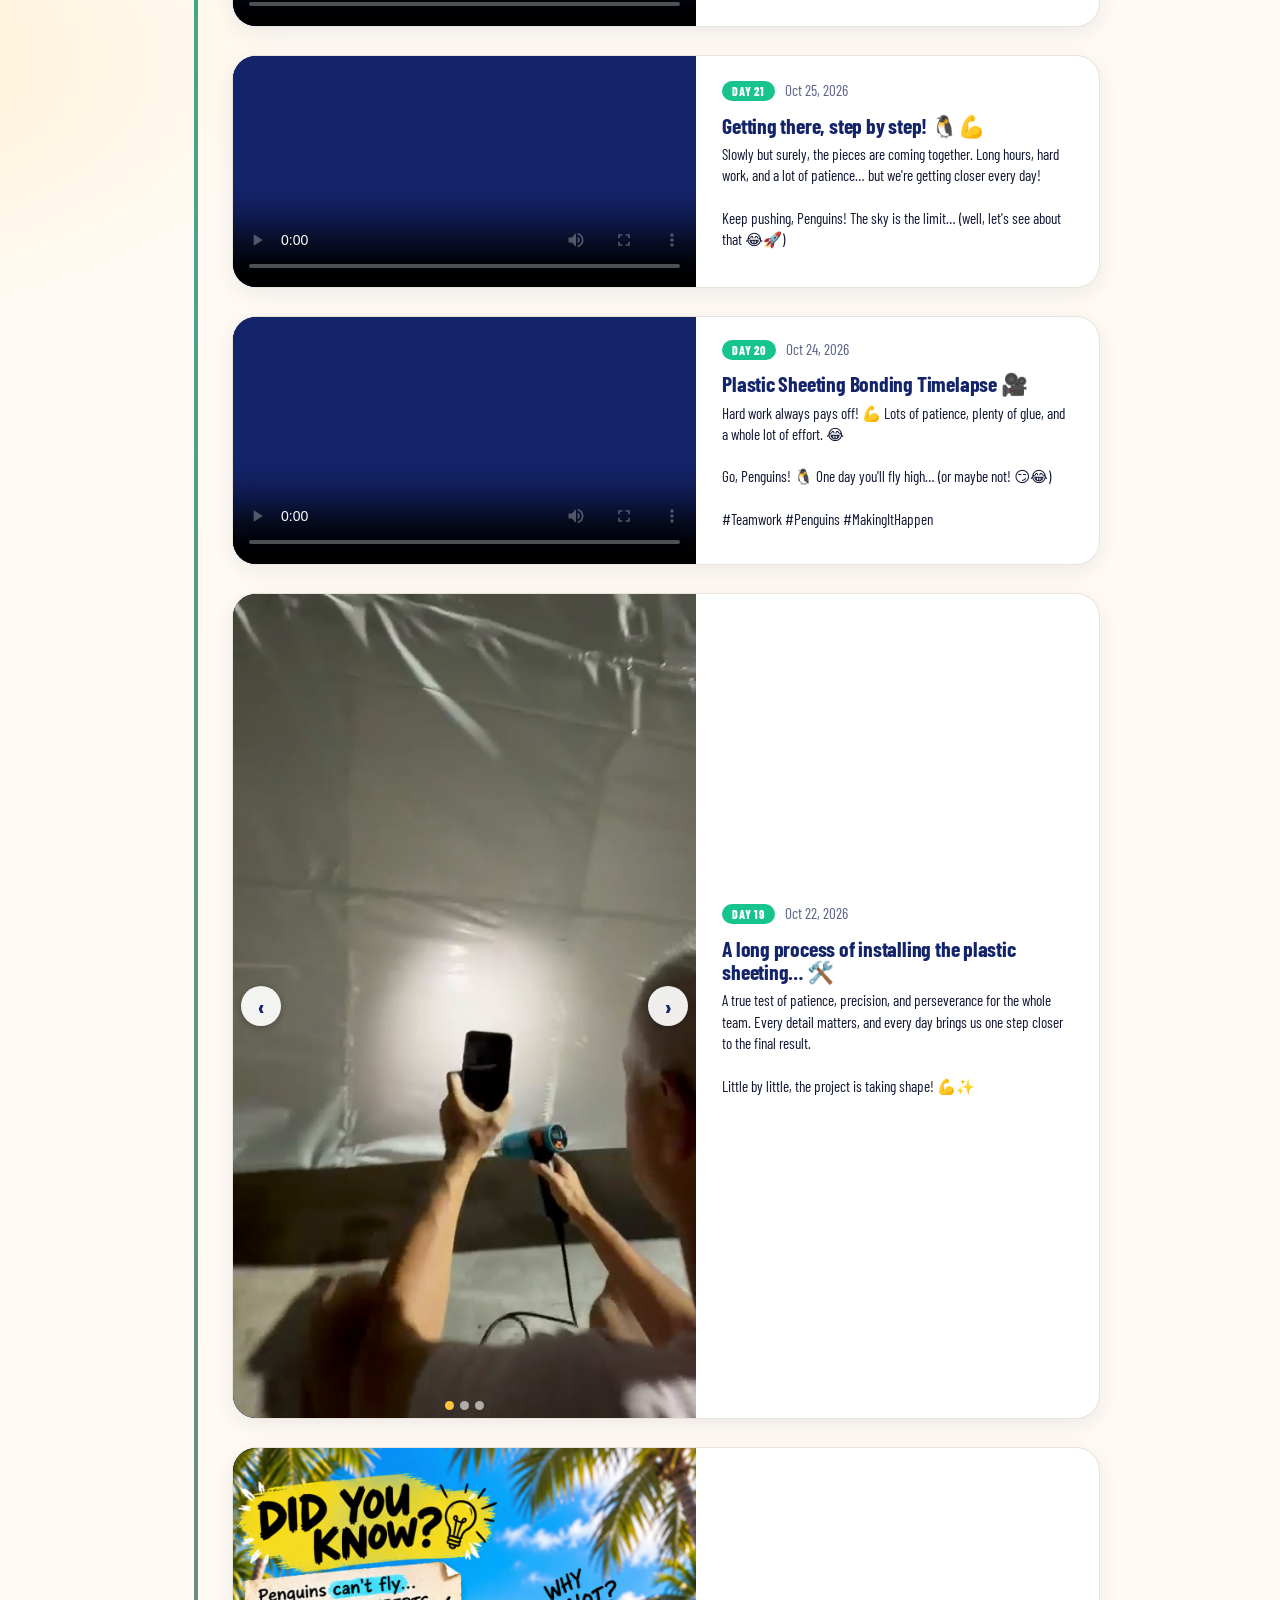
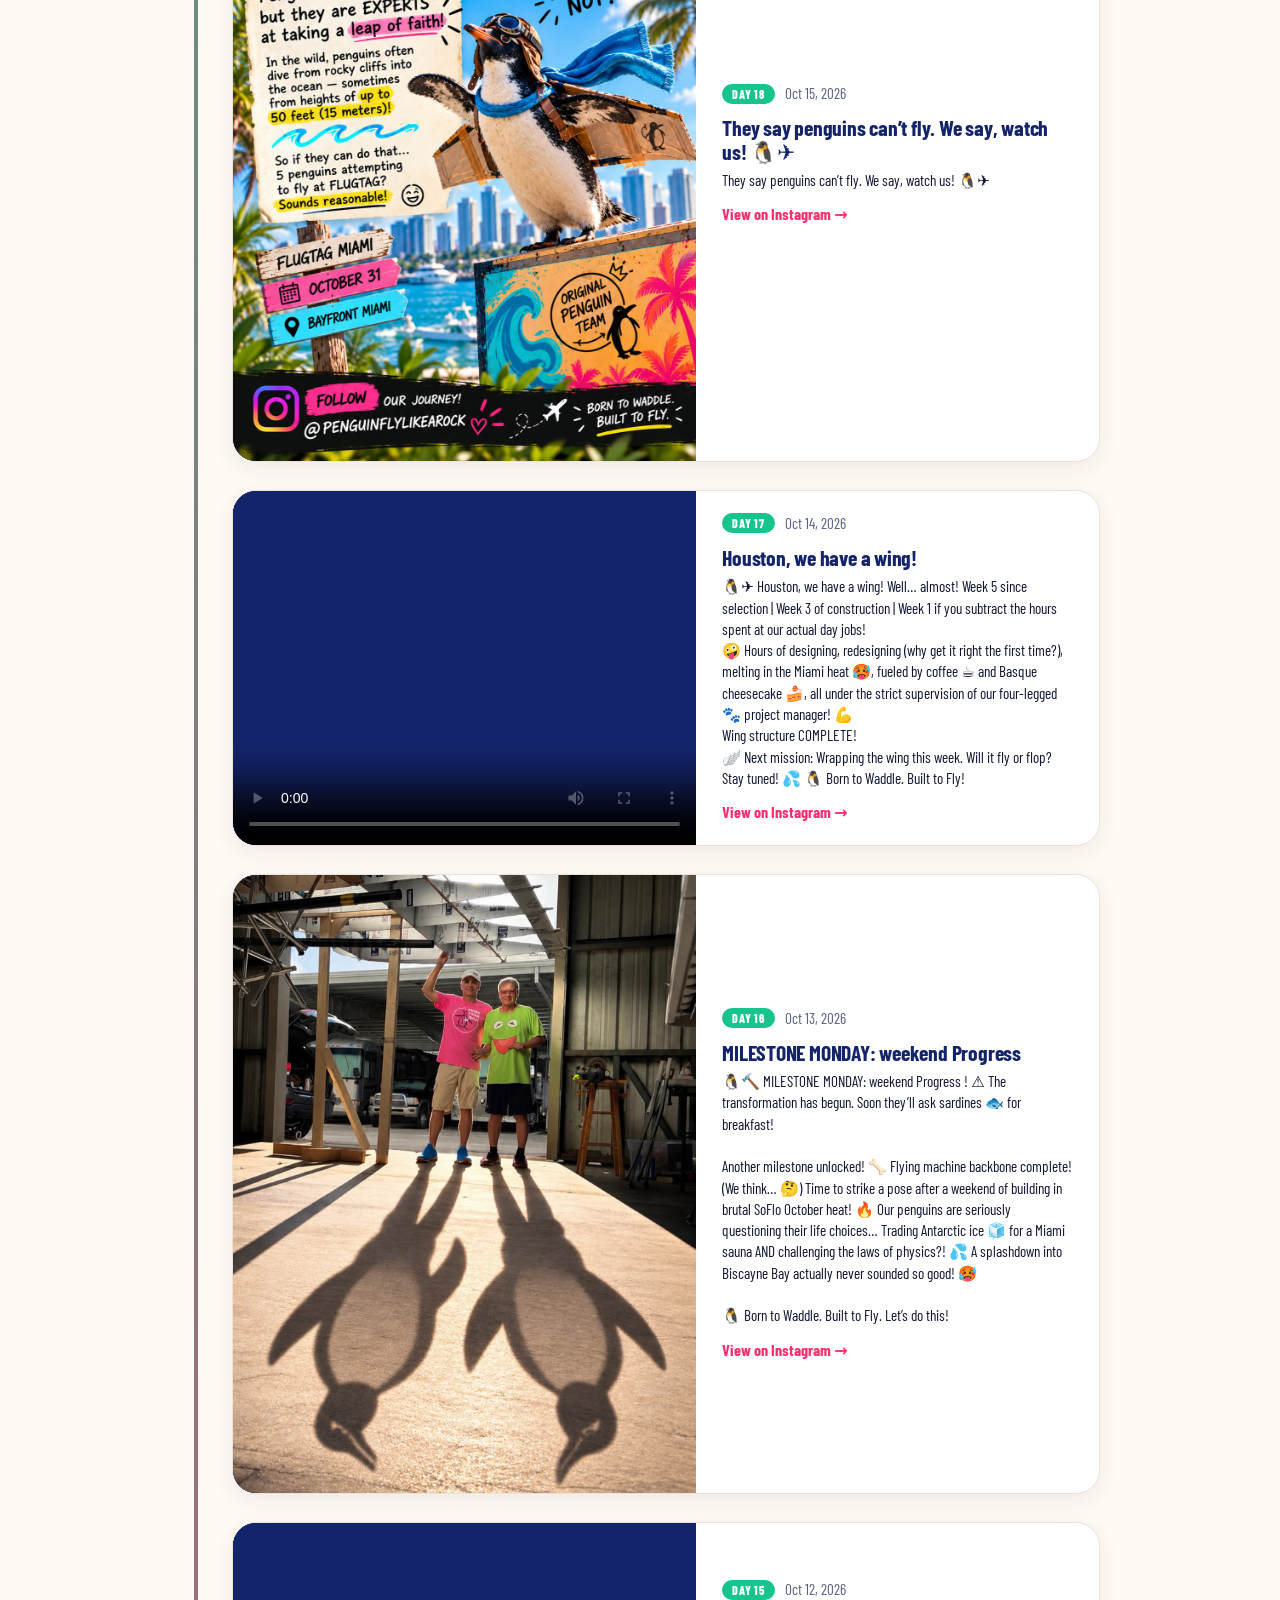
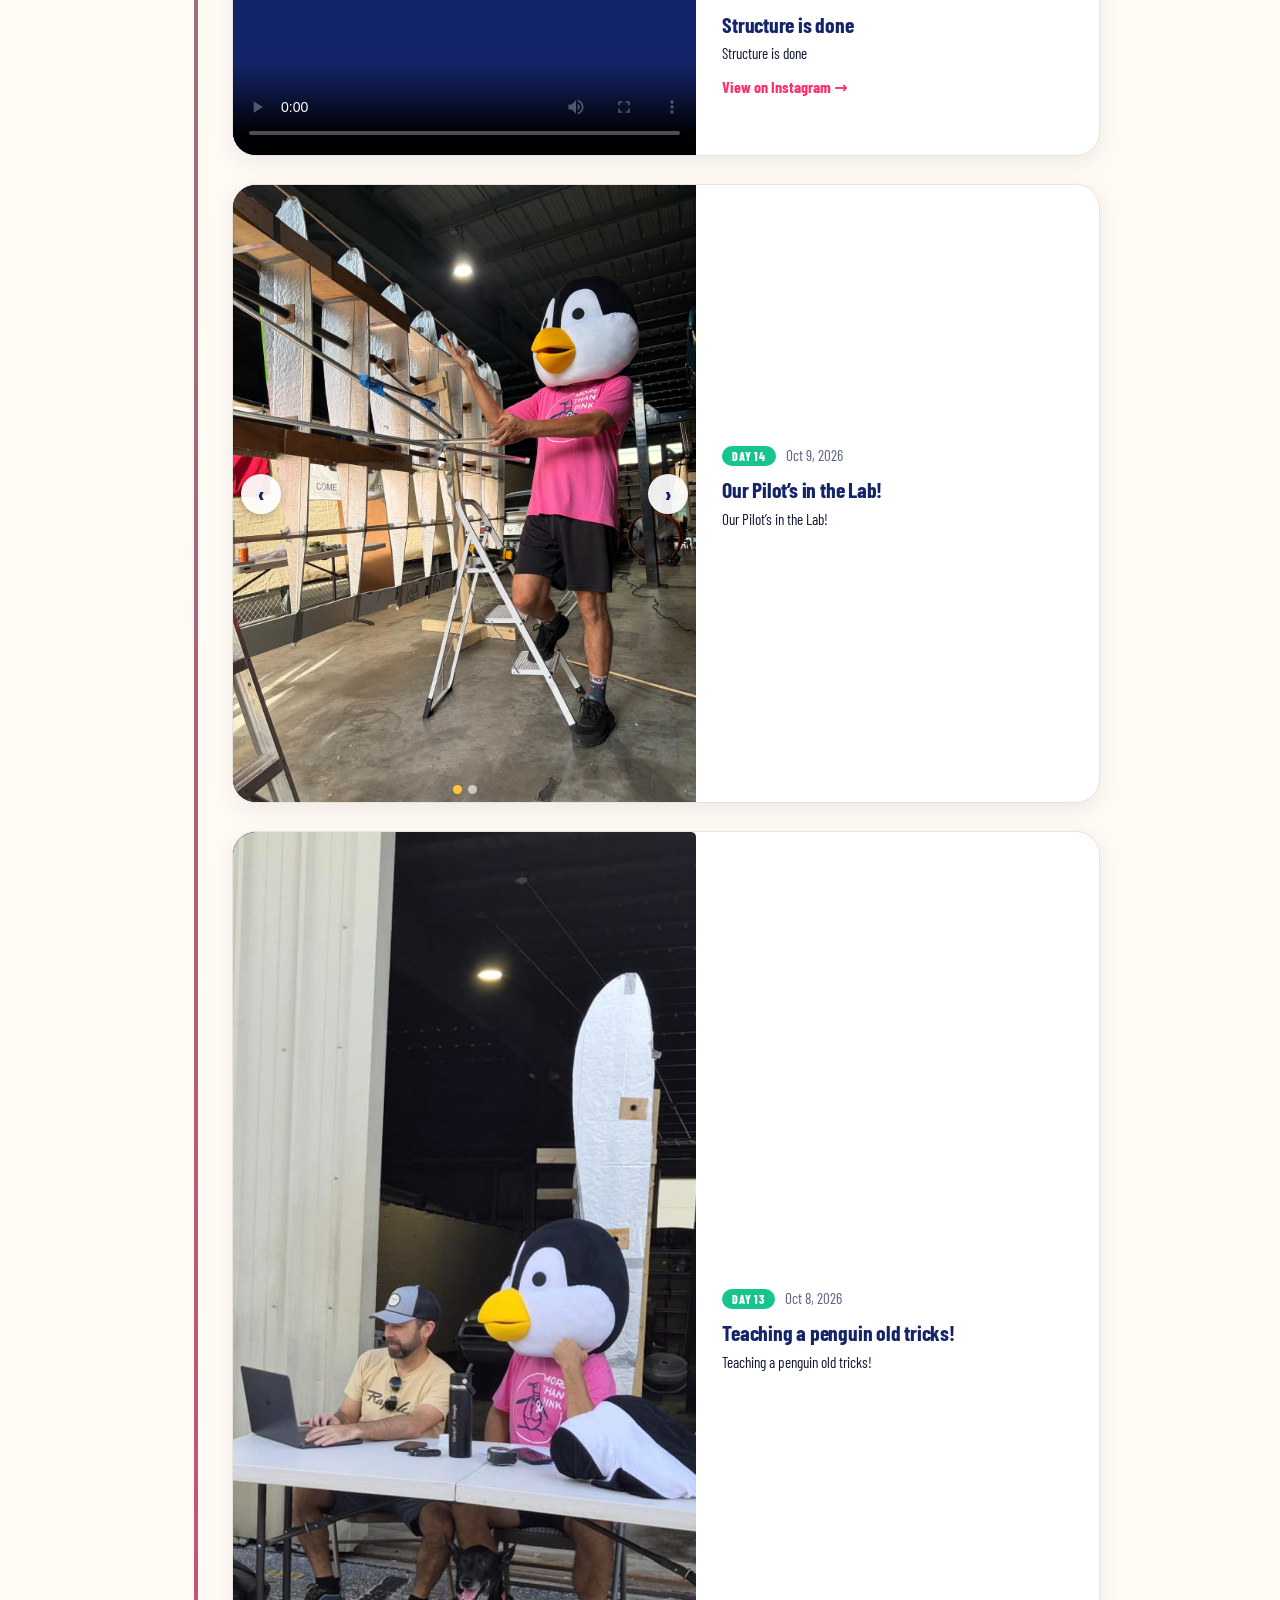
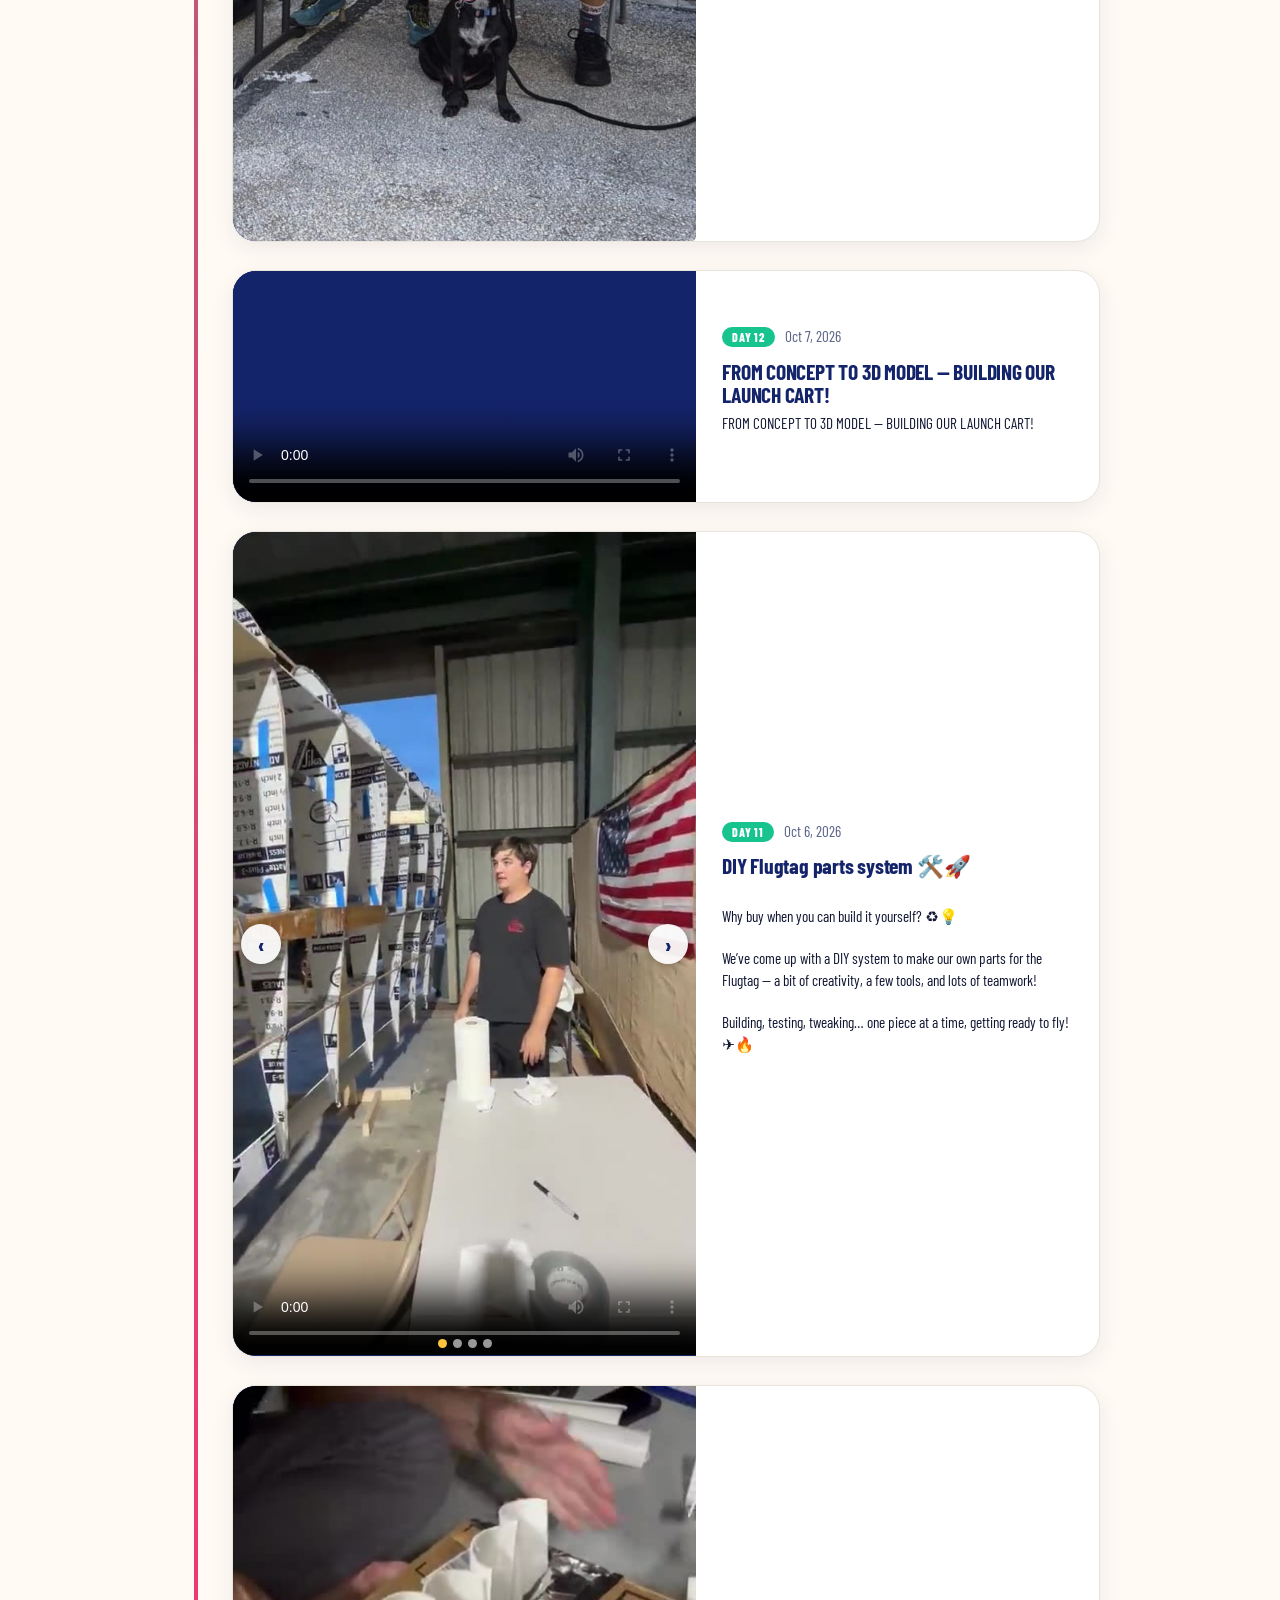
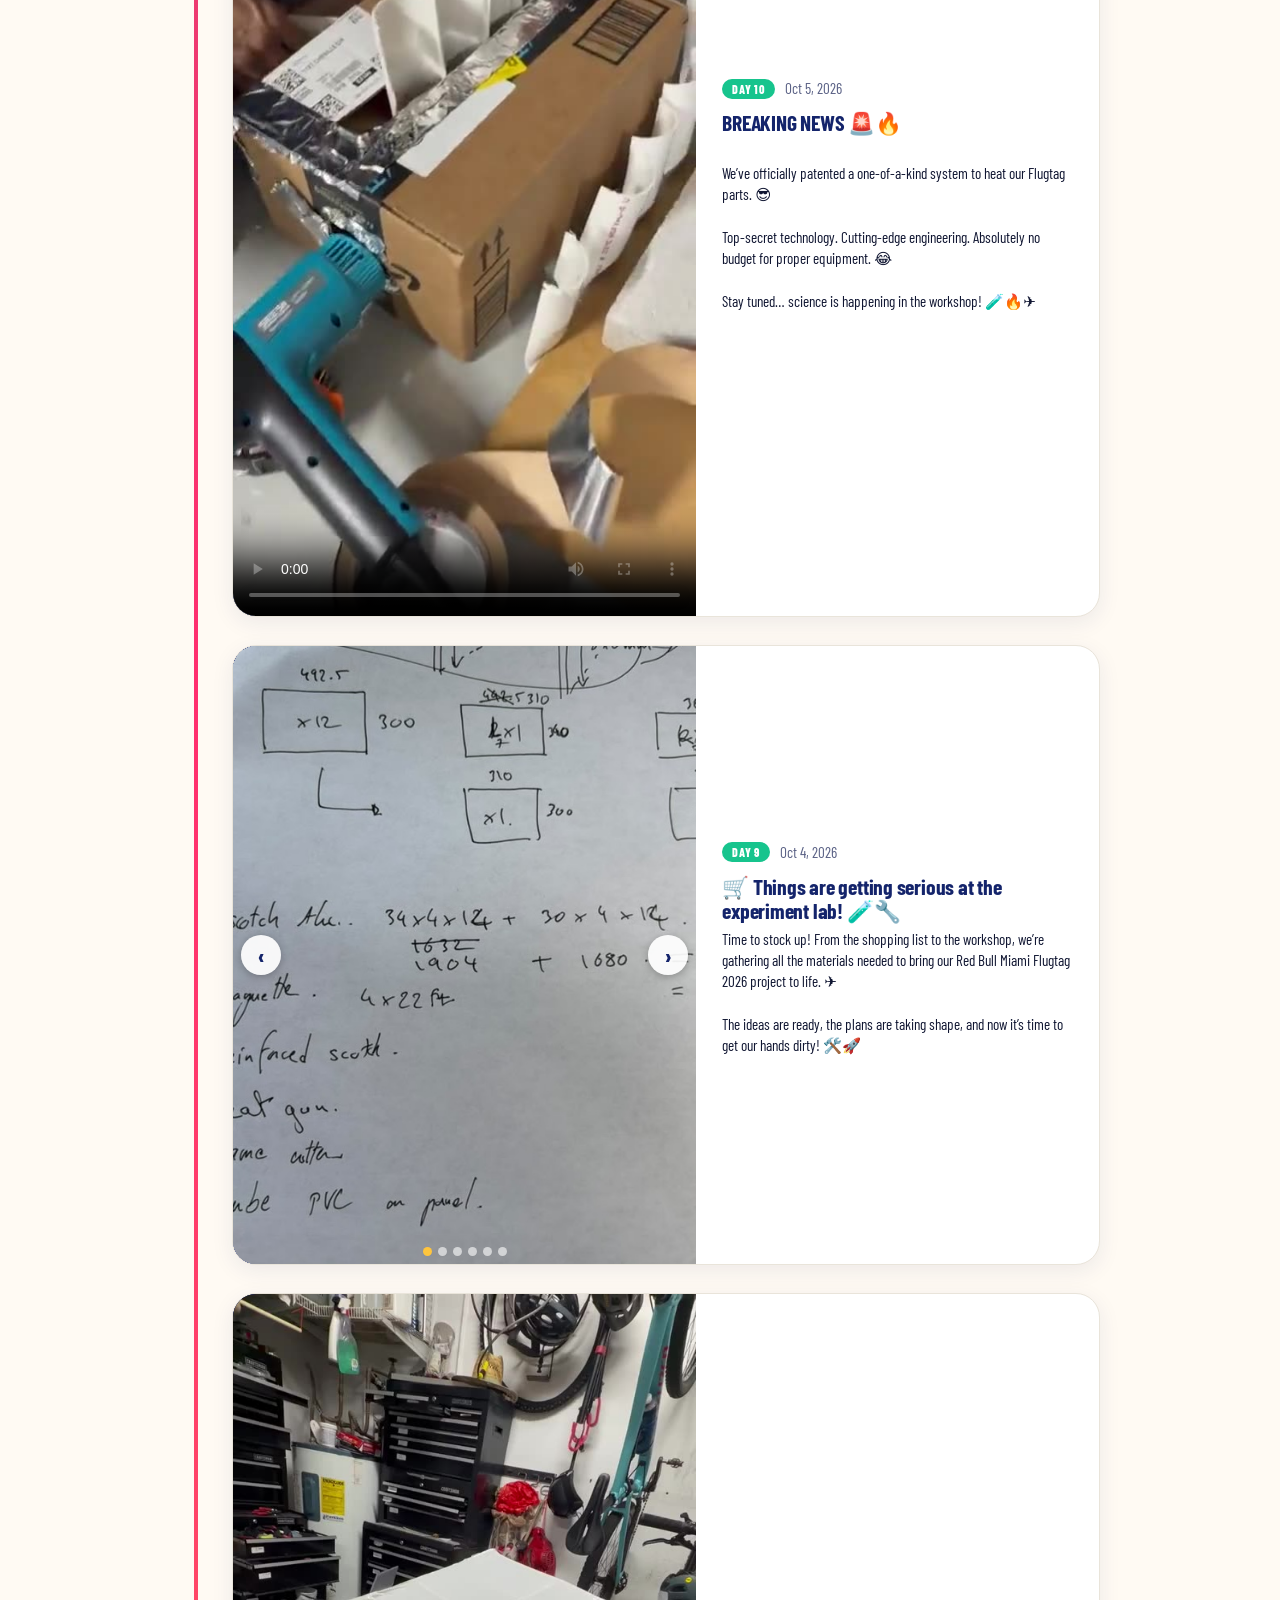
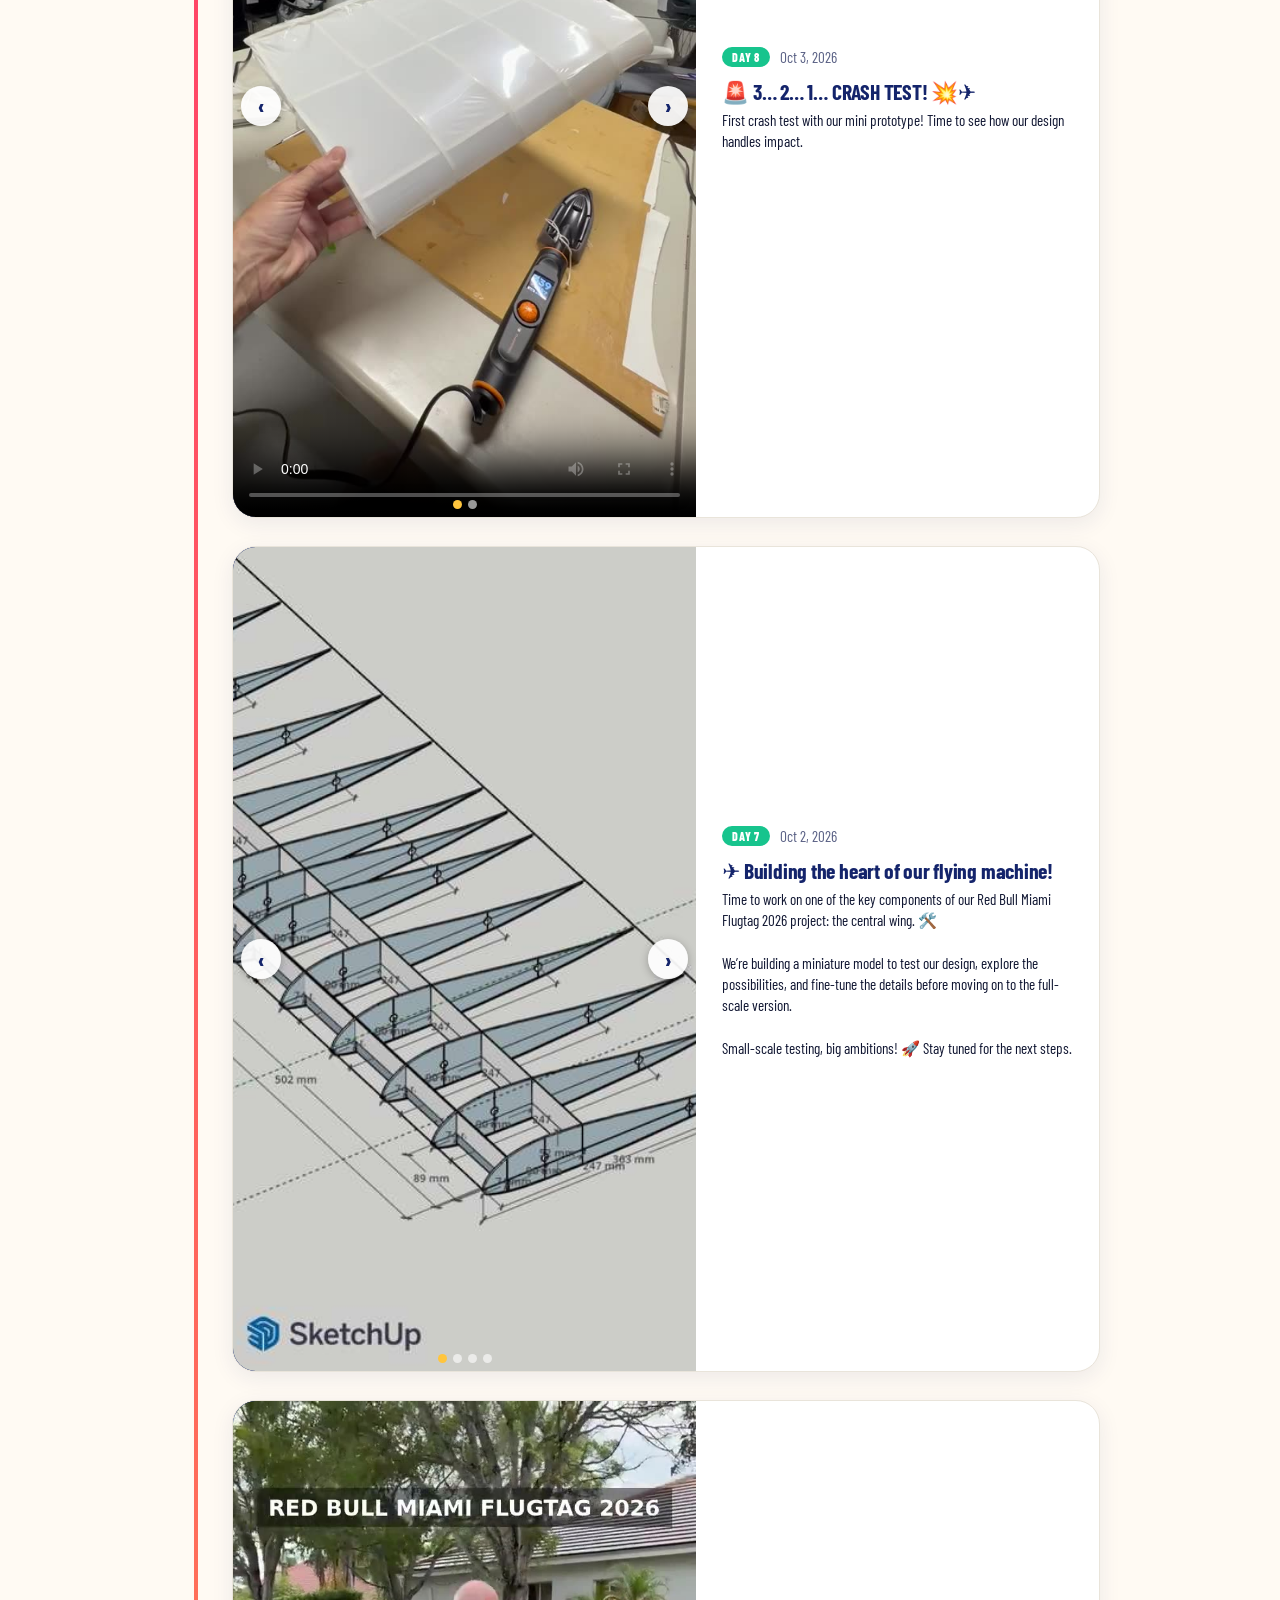
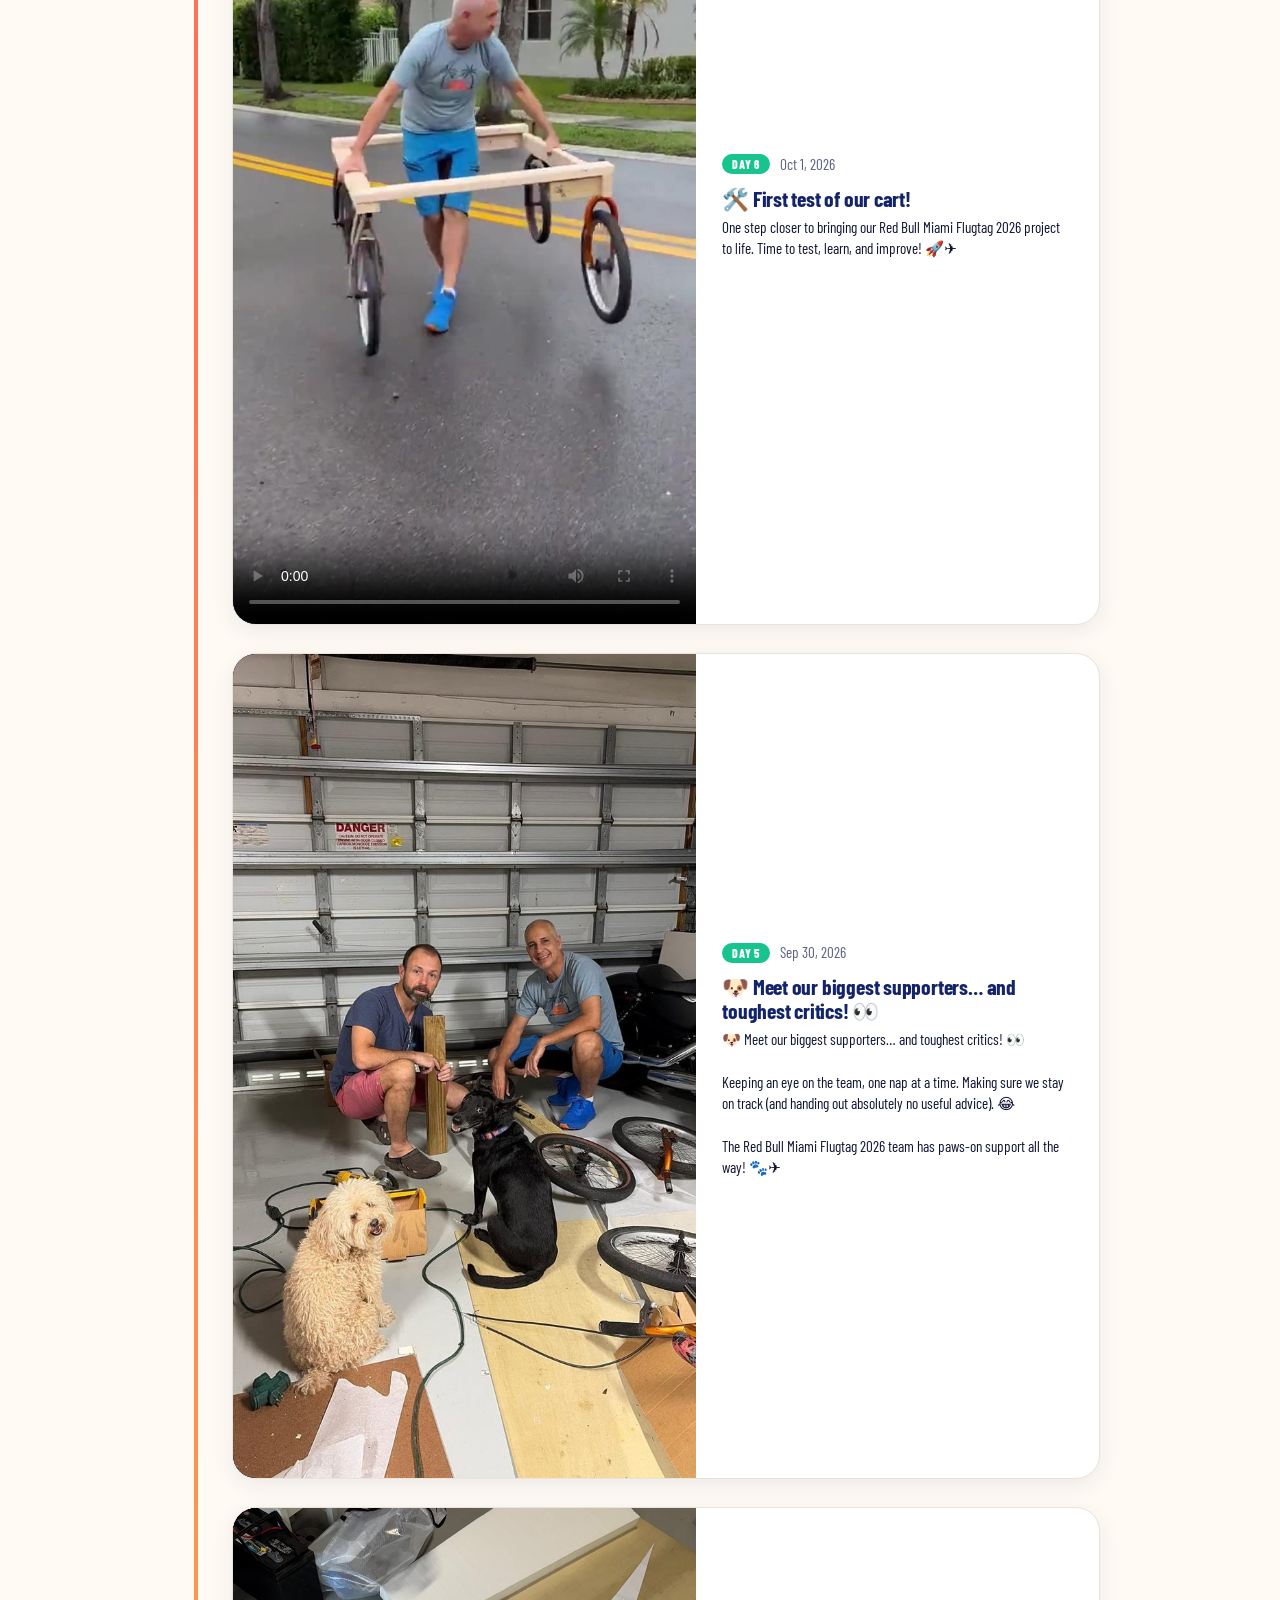
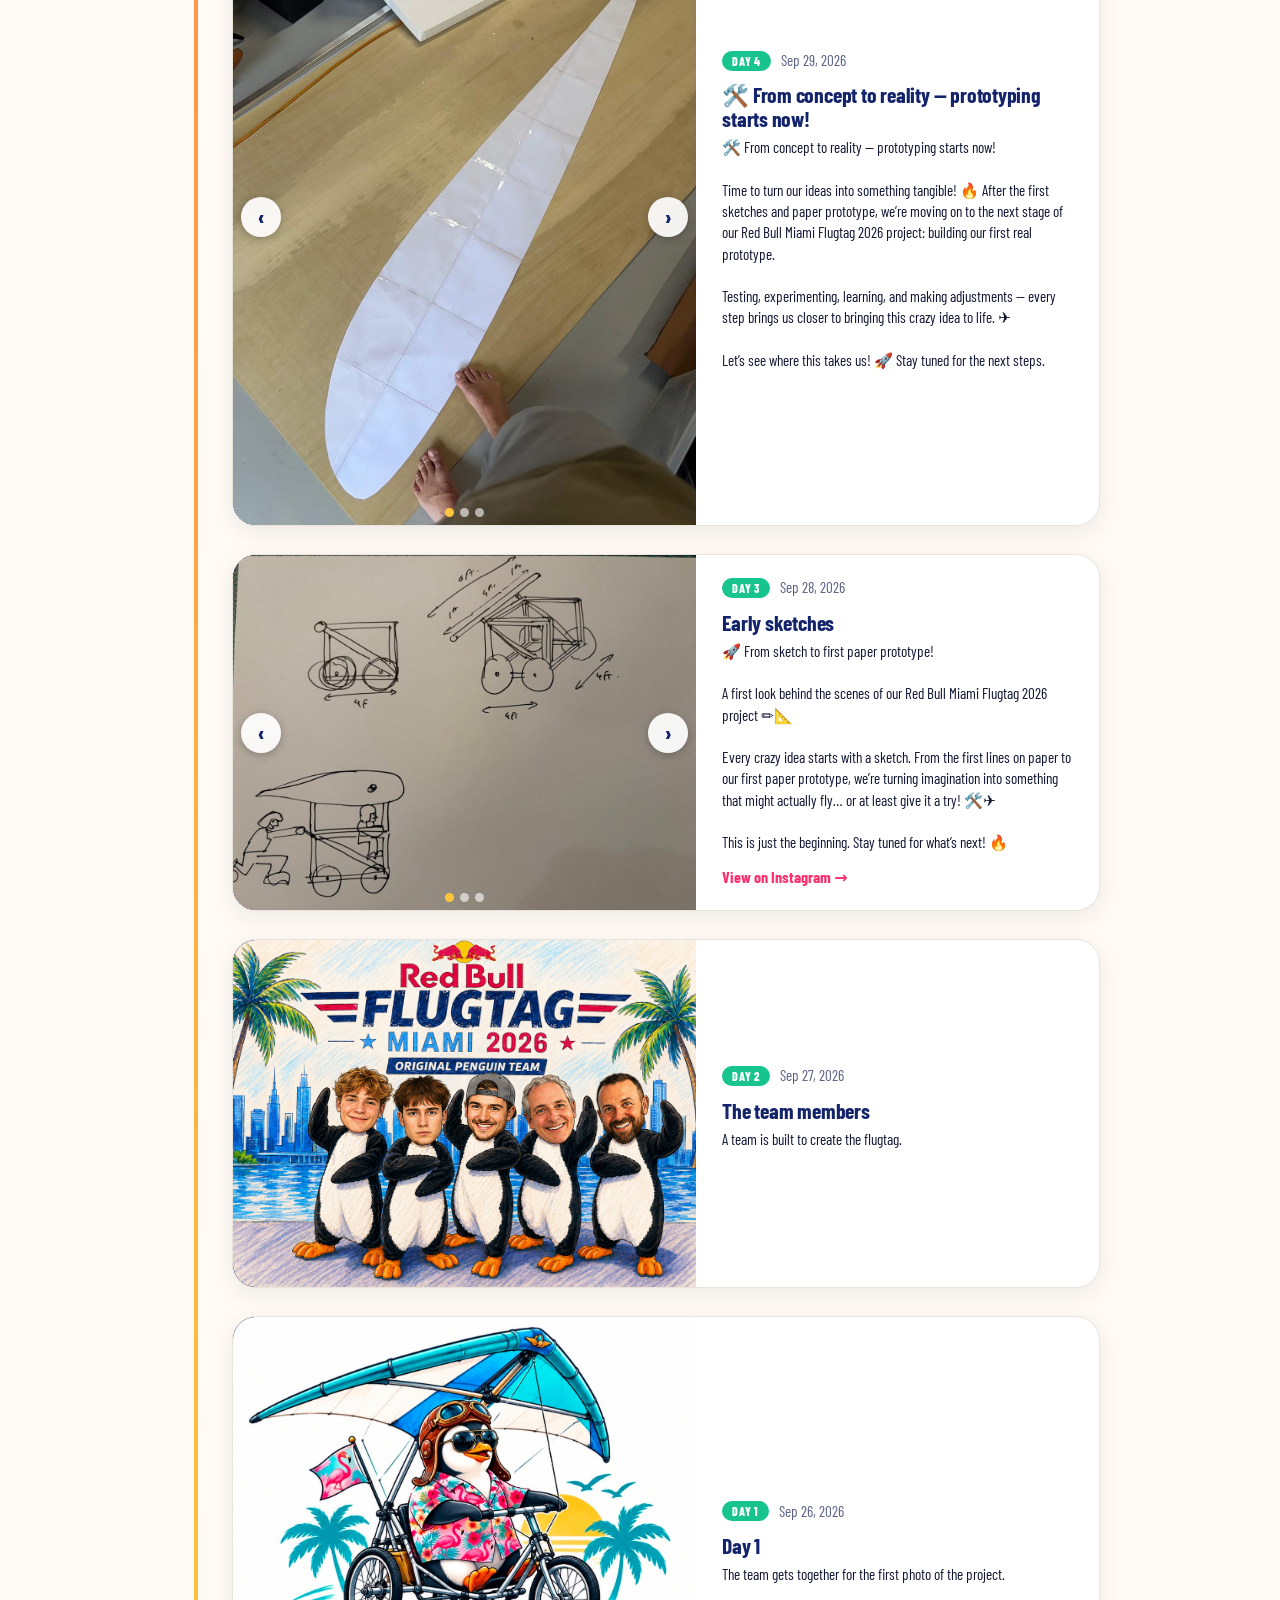
==== commit 8b8eb1f1: "Add VOTE FOR US button and Riddle vote section Place a VOTE FOR US button next to Follow on Instagra" ====
--- a/index.html
+++ b/index.html
@@ -41,8 +41,9 @@
           <p class="eyebrow" data-i18n="hero_eyebrow">Red Bull Flugtag Miami · 31 Oct 2026</p>
           <h1 data-i18n="hero_title">Born to Waddle.<br><span>Built to Fly.</span></h1>
           <p class="lead" data-i18n="hero_sub">Follow the Original Penguin team as we build a flying machine, from day one to launch day.</p>
-          <div>
+          <div class="hero-actions">
             <a class="btn" data-ig href="#"><span data-i18n="follow_ig">Follow on Instagram</span></a>
+            <a class="btn btn-ghost" href="#vote"><span data-i18n="vote_btn">VOTE FOR US</span></a>
           </div>
         </div>
         <div class="header-art" aria-hidden="true">
@@ -56,6 +57,15 @@
             <span data-i18n="countdown_label">days to take off</span>
           </div>
         </figure>
+      </div>
+    </section>
+
+    <section id="vote" class="vote" aria-labelledby="vote-title">
+      <div class="container">
+        <div class="section-head">
+          <h2 id="vote-title" data-i18n="vote_title">Vote for Original Penguin</h2>
+        </div>
+        <iframe src="https://www.riddle.com/embed/a/5XPNVppv" title="Vote for Original Penguin" loading="lazy" allowfullscreen></iframe>
       </div>
     </section>
 
--- a/assets/css/style.css
+++ b/assets/css/style.css
@@ -4,7 +4,7 @@
 :root {
   --navy: #14246b;
   --pink: #ff2e6e;
-  --teal: #17b7c4;
+  --teal: #17c48d;
   --yellow: #ffc53d;
   --paper: #fffaf3;
   --card: #ffffff;
@@ -129,6 +129,12 @@
 .btn:active { transform: translateY(3px); box-shadow: 0 2px 0 var(--navy); }
 .btn-ghost { background: #fff; color: var(--navy); box-shadow: 0 6px 0 var(--teal); }
 .btn-ghost:hover { box-shadow: 0 8px 0 var(--teal); }
+.hero-actions { display: flex; flex-wrap: wrap; gap: 12px; }
+
+/* Vote section: target of the VOTE FOR US button */
+html { scroll-behavior: smooth; }
+.vote { scroll-margin-top: 24px; }
+.vote iframe { display: block; width: 100%; height: 720px; border: 0; }
 
 /* ---------- Feed (timeline) ---------- */
 .section-head { margin-bottom: 1.5rem; }
@@ -428,3 +434,15 @@
   .hero-grid { grid-template-columns: 1fr minmax(0, 0.8fr) 0.9fr; gap: 2.5rem; }
   .hero-grid > .header-art img { width: min(100%, 320px); }
 }
+
+/* Remove the stacking context on the hero grid so the penguin can blend (multiply) with the page background */
+.hero .hero-grid { z-index: auto; isolation: auto; }
+.hero-grid > .header-art img { mix-blend-mode: multiply; }
+
+/* ---------- Timeline centred on the page ---------- */
+.feed-list { margin-inline: auto; }
+@media (min-width: 900px) { .feed-list { margin-inline: auto; } }
+
+/* Mobile: a frame never sits empty while the image loads */
+.slide { background: var(--navy); }
+.slide img { background: var(--navy); }
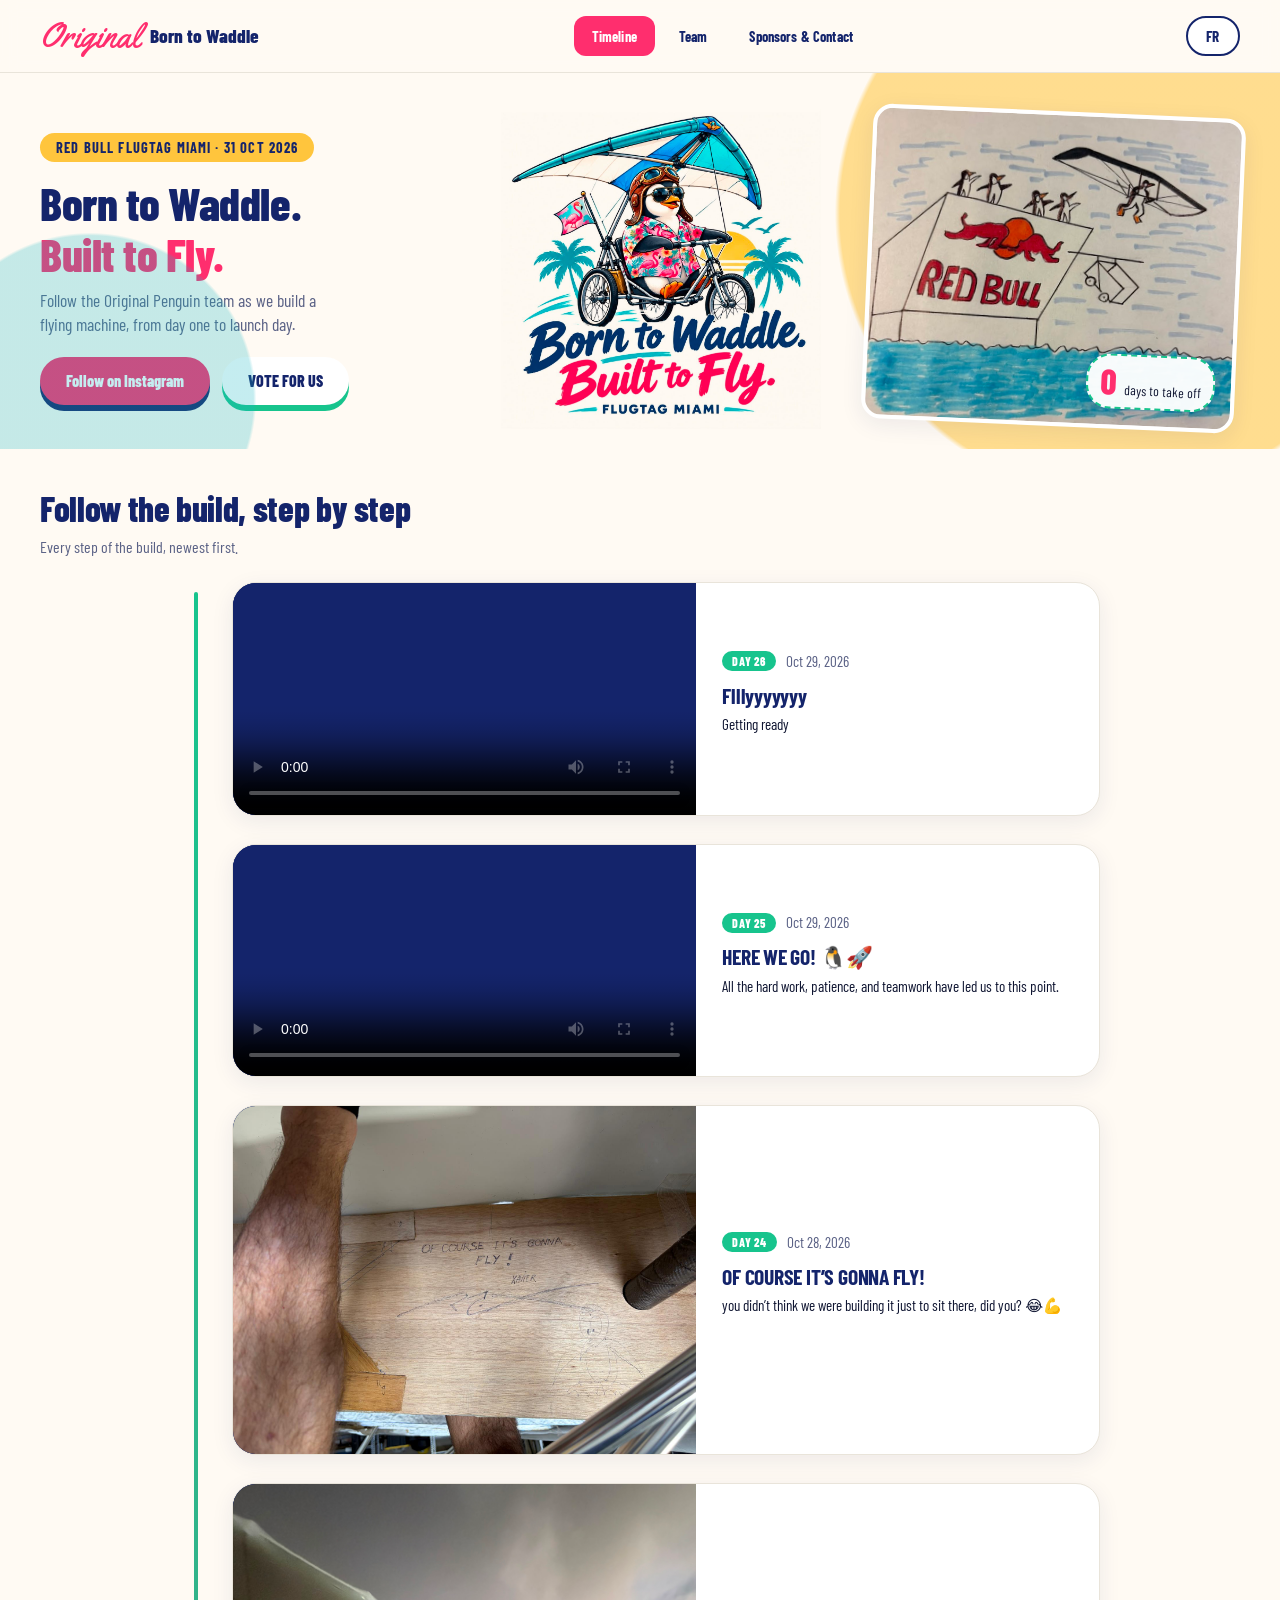
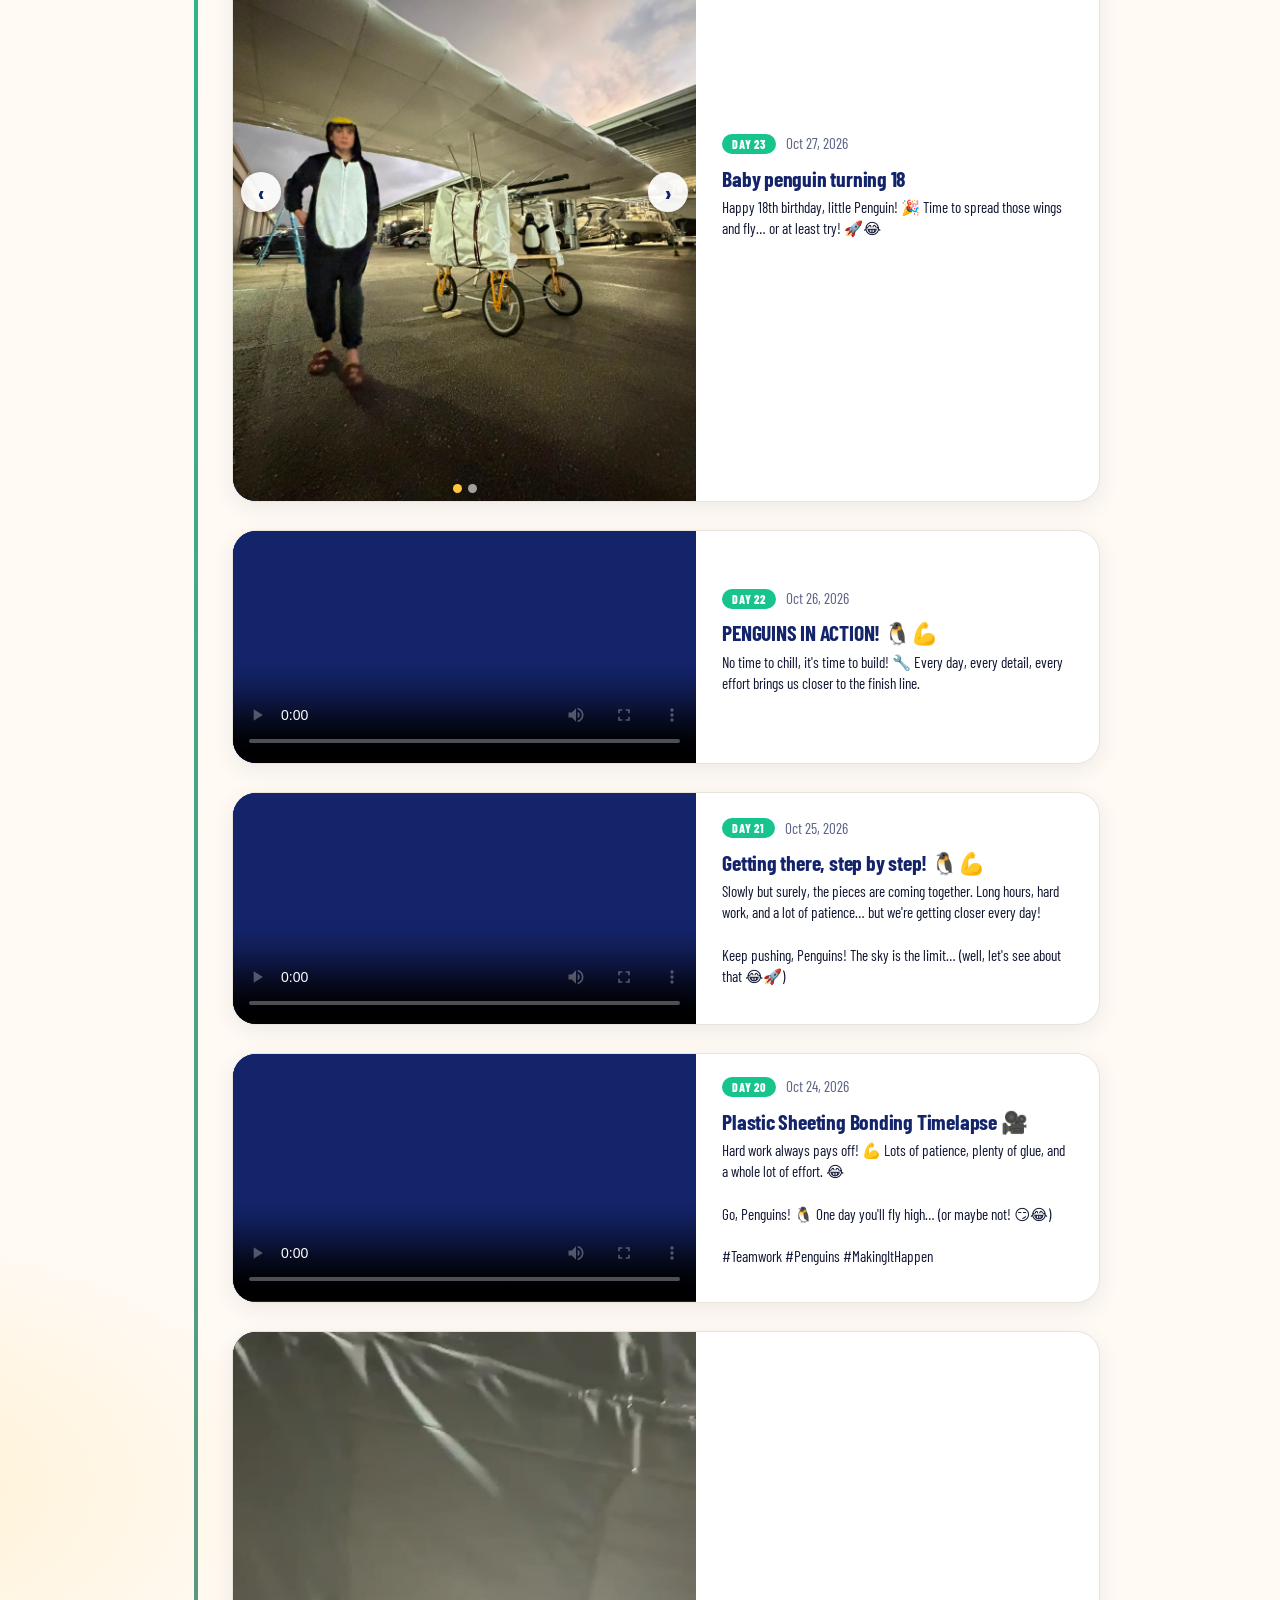
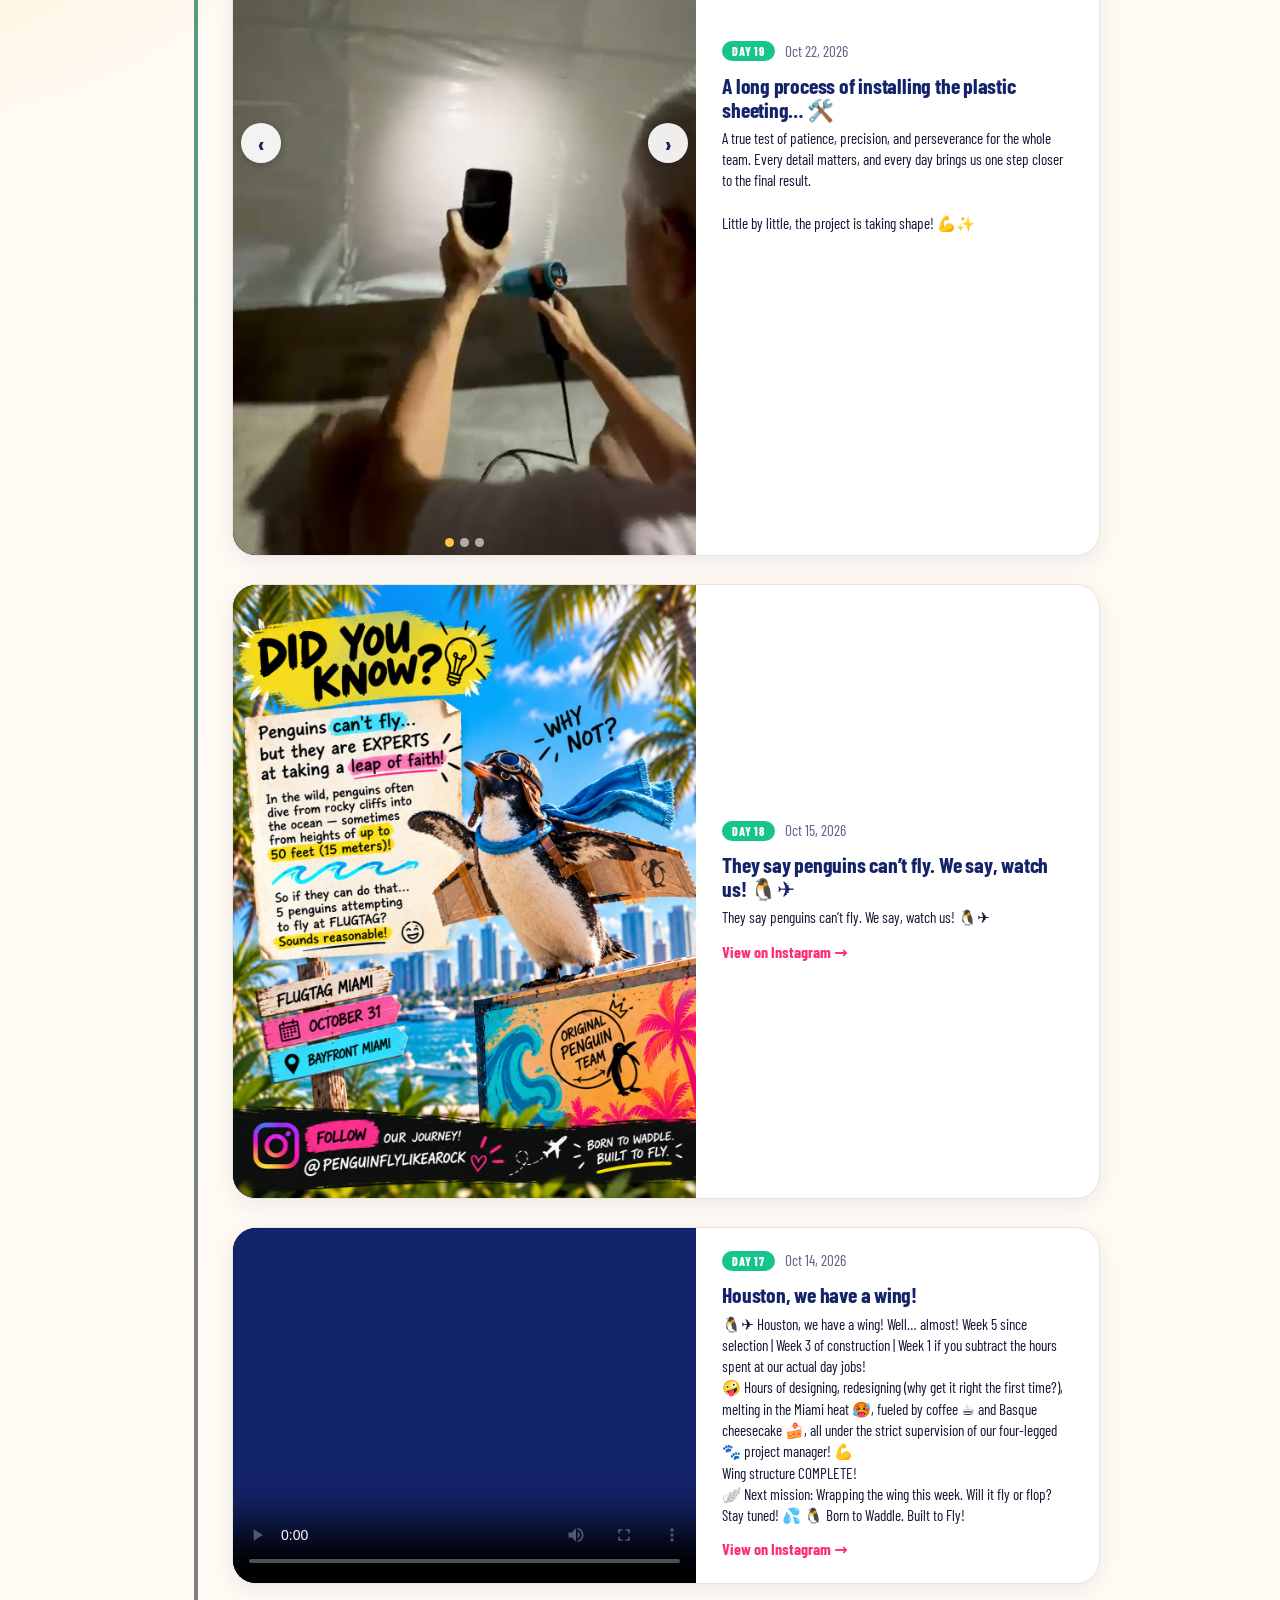
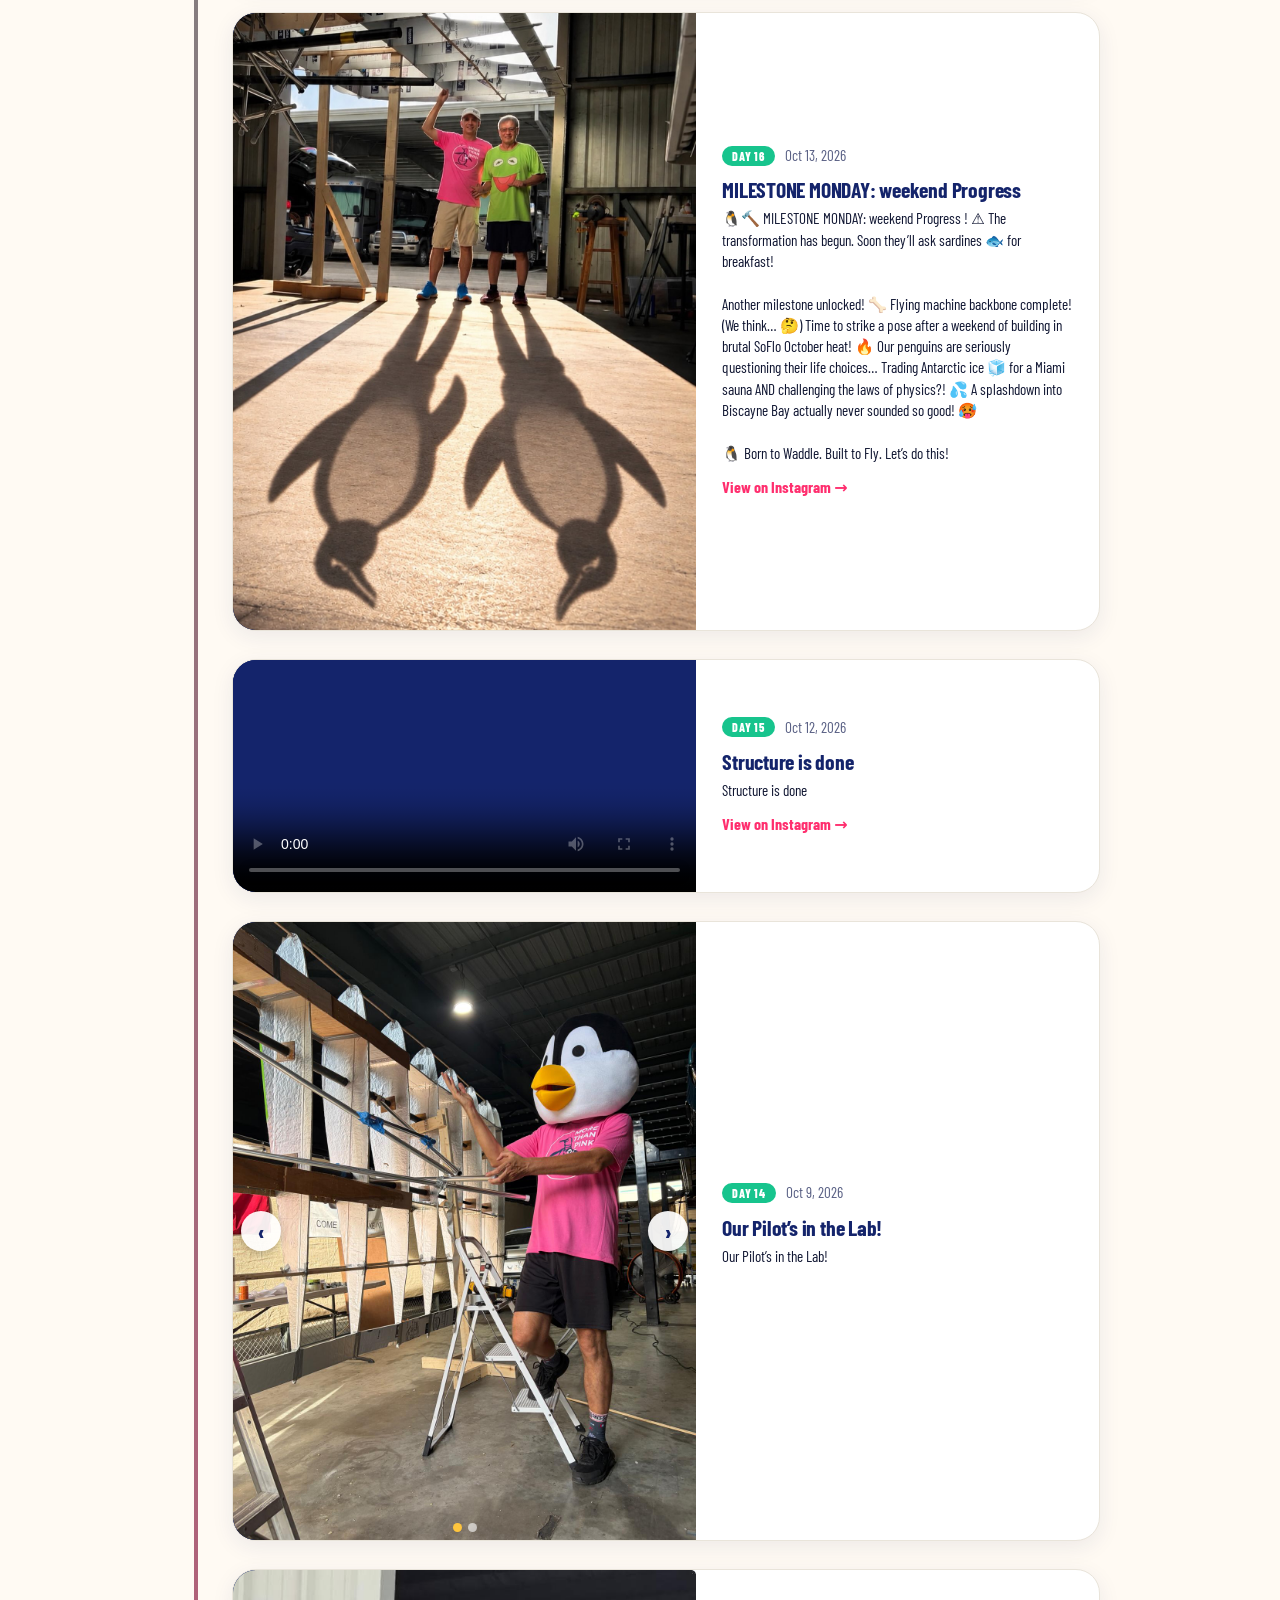
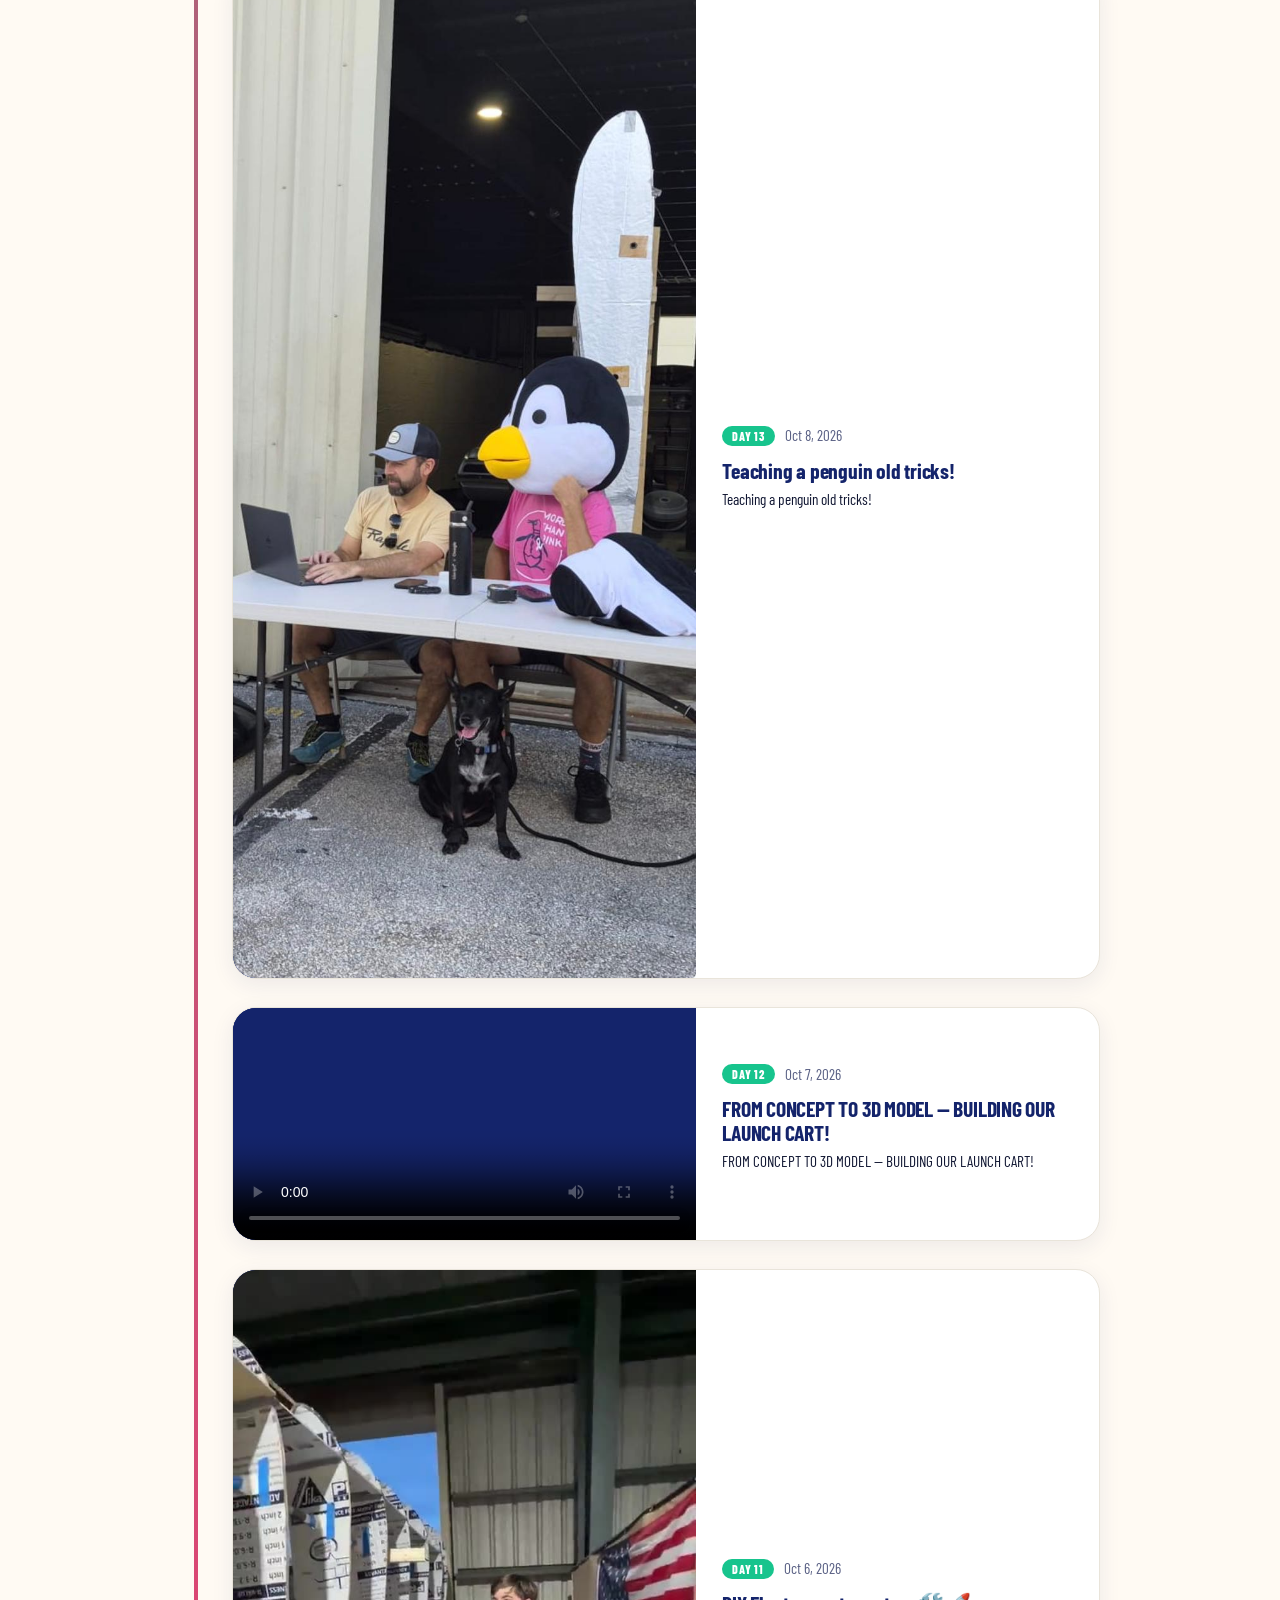
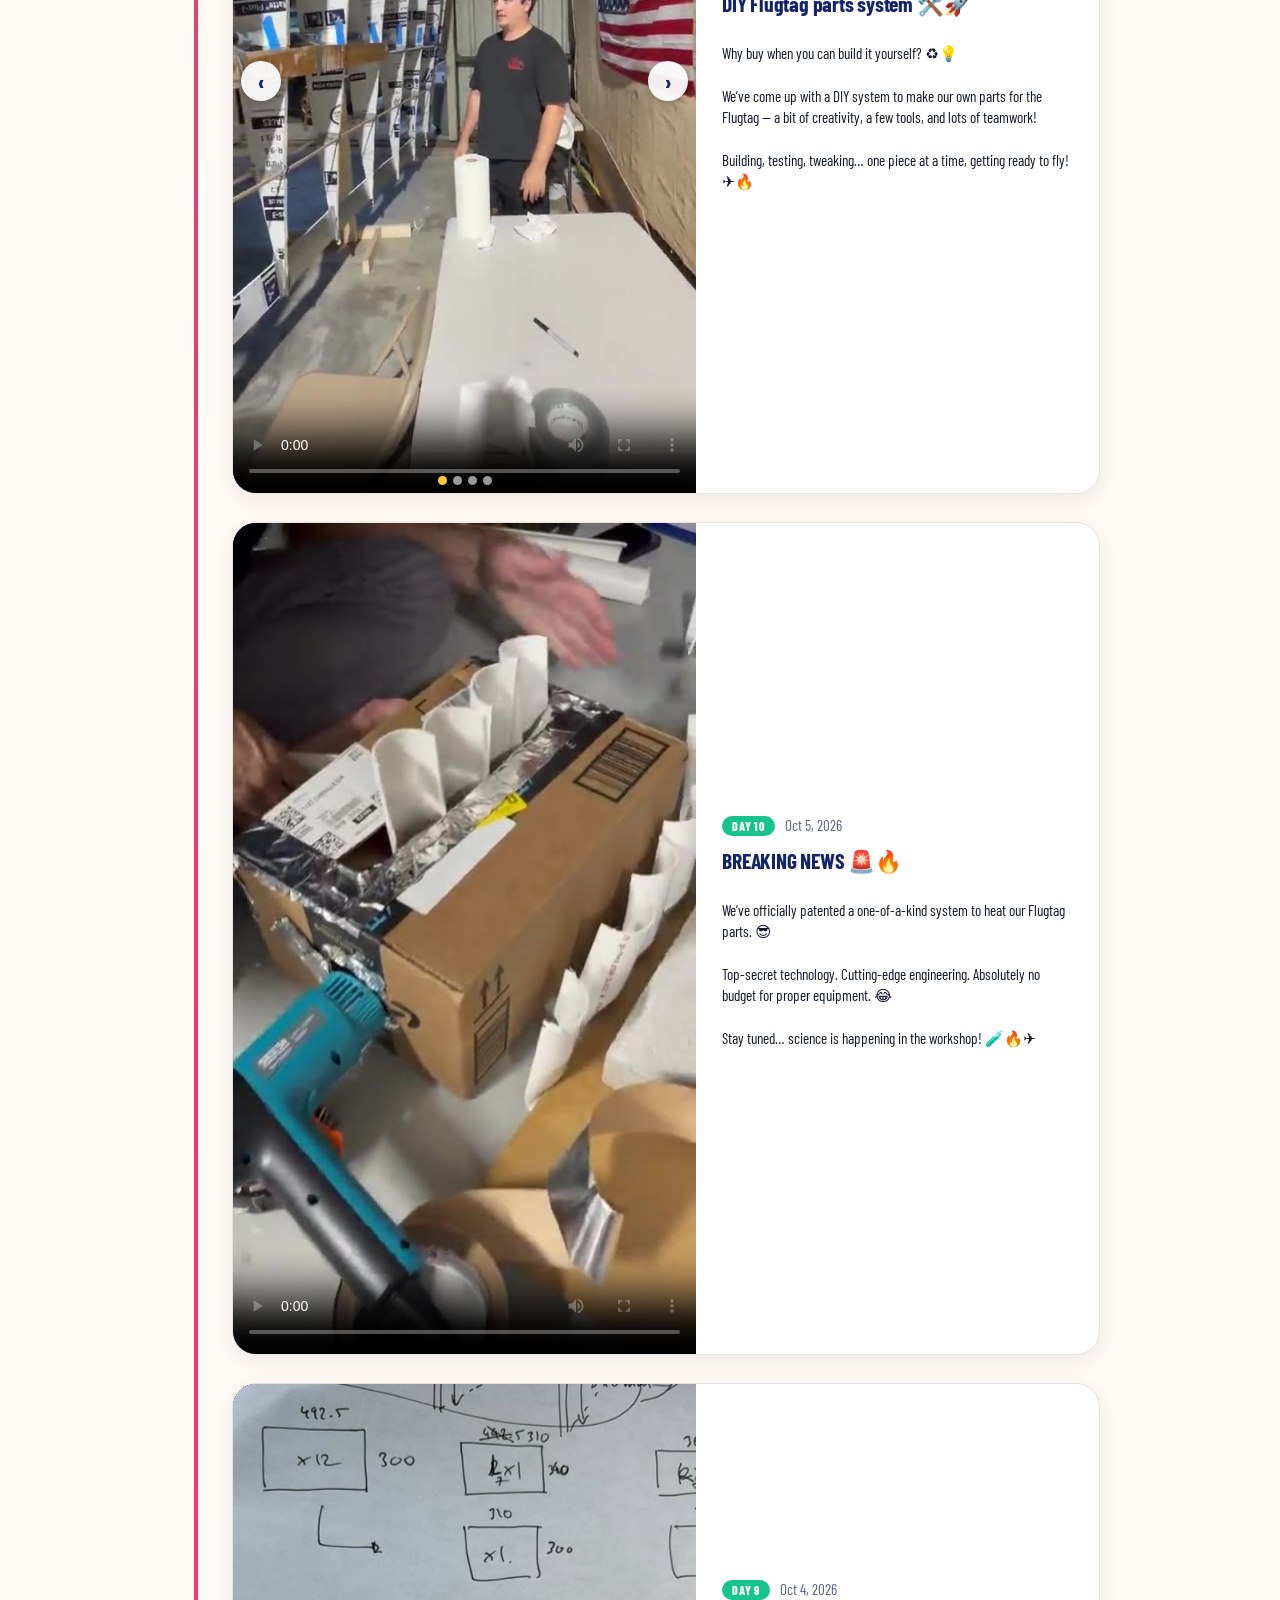
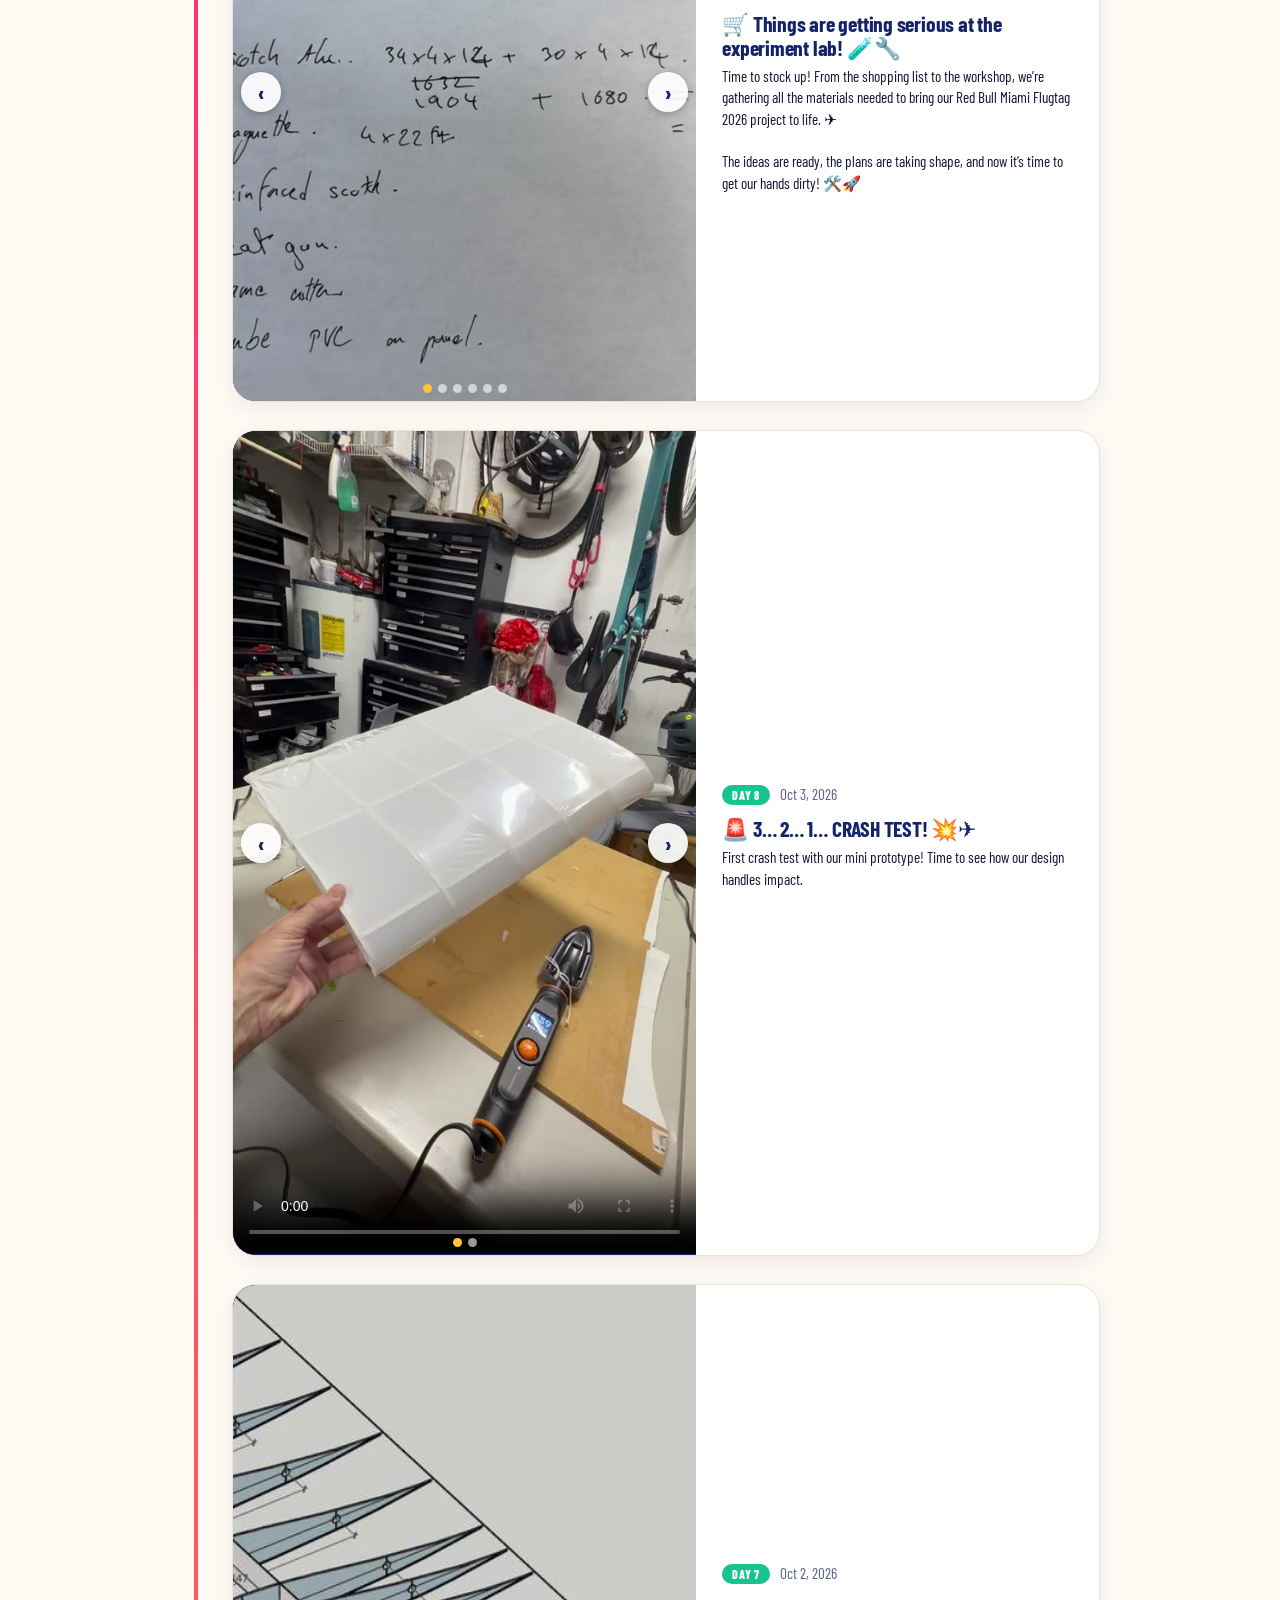
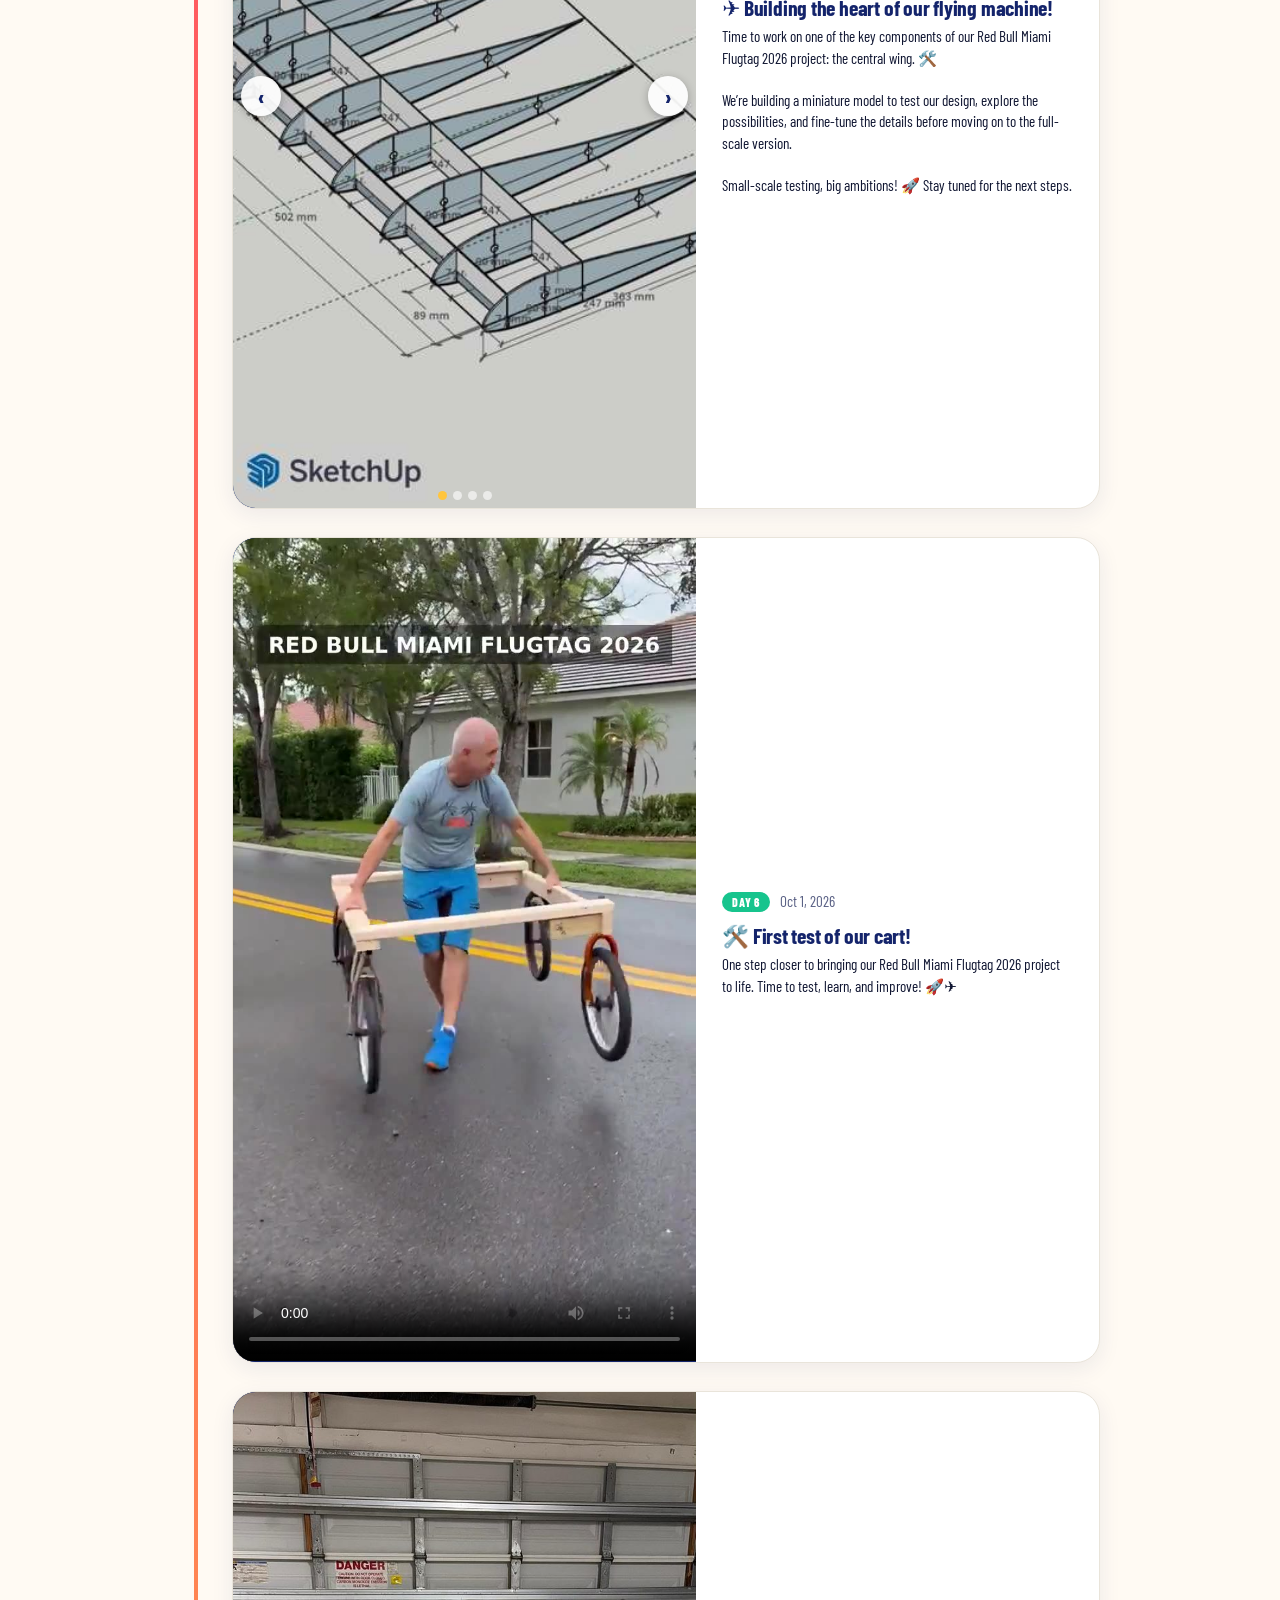
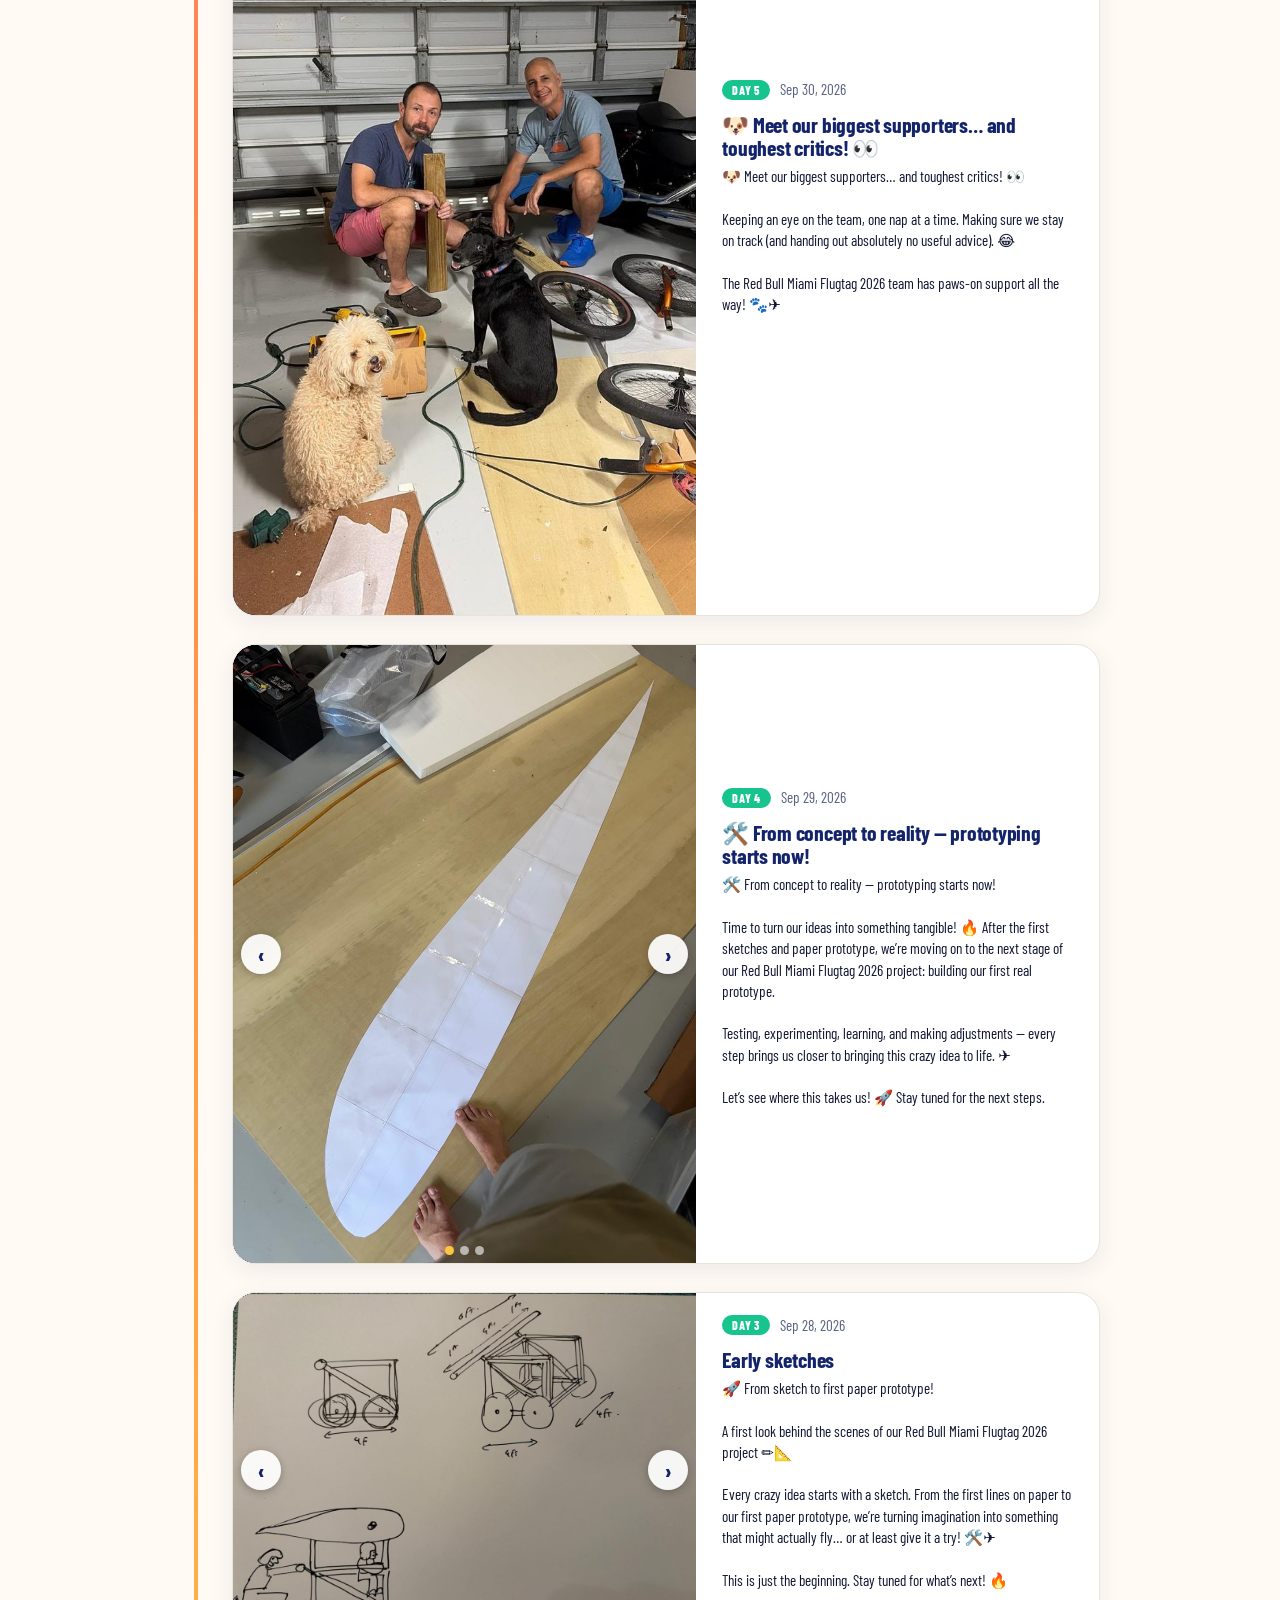
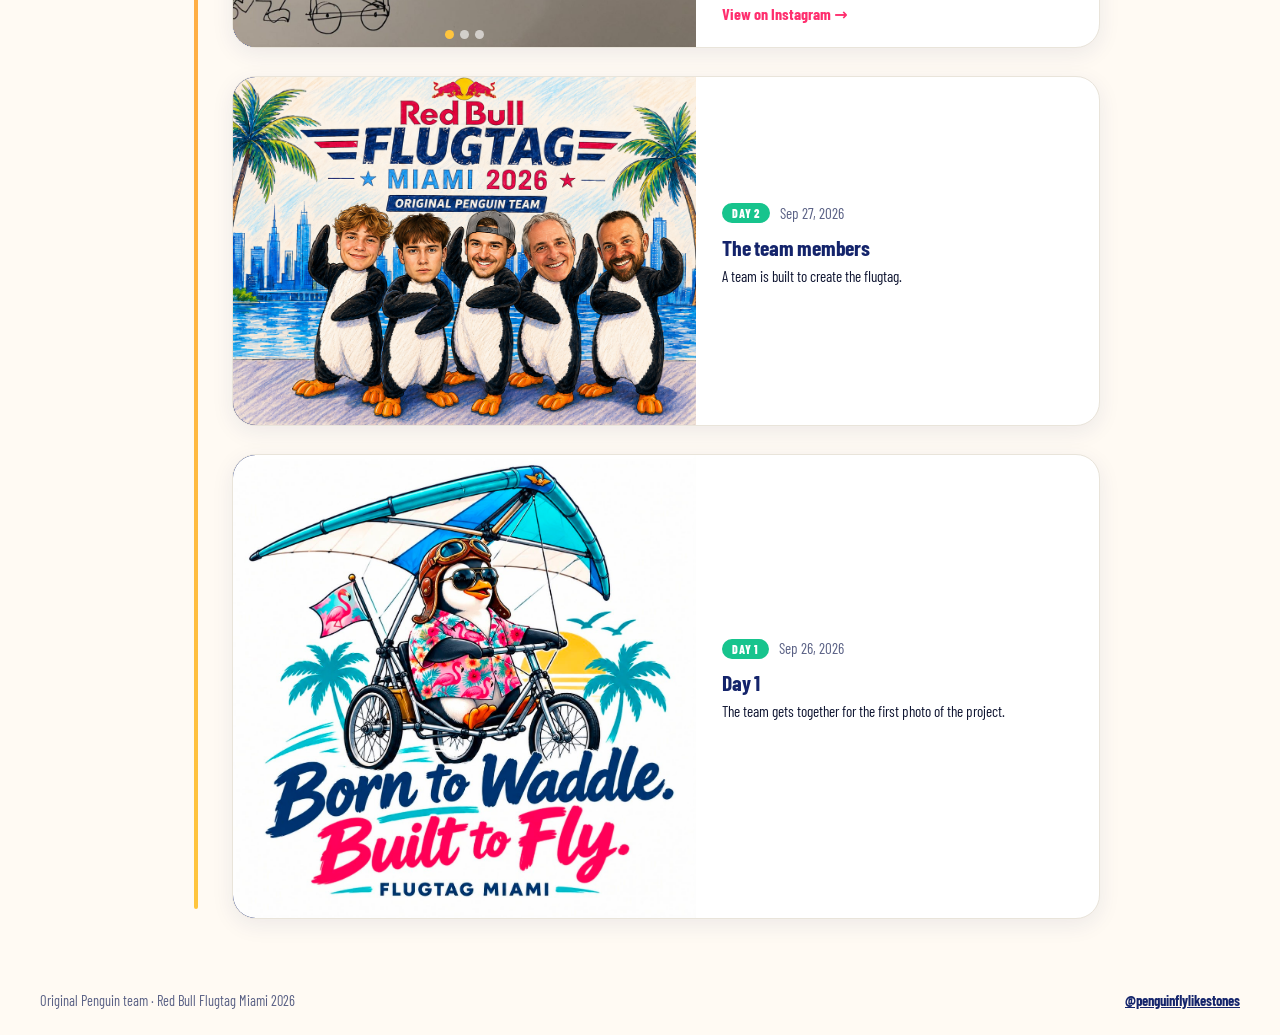
==== commit 2db52b07: "Open Riddle vote on its own page instead of the homepage VOTE FOR US now links to vote.html, which e" ====
--- a/index.html
+++ b/index.html
@@ -43,7 +43,7 @@
           <p class="lead" data-i18n="hero_sub">Follow the Original Penguin team as we build a flying machine, from day one to launch day.</p>
           <div class="hero-actions">
             <a class="btn" data-ig href="#"><span data-i18n="follow_ig">Follow on Instagram</span></a>
-            <a class="btn btn-ghost" href="#vote"><span data-i18n="vote_btn">VOTE FOR US</span></a>
+            <a class="btn btn-ghost" href="vote.html"><span data-i18n="vote_btn">VOTE FOR US</span></a>
           </div>
         </div>
         <div class="header-art" aria-hidden="true">
@@ -57,15 +57,6 @@
             <span data-i18n="countdown_label">days to take off</span>
           </div>
         </figure>
-      </div>
-    </section>
-
-    <section id="vote" class="vote" aria-labelledby="vote-title">
-      <div class="container">
-        <div class="section-head">
-          <h2 id="vote-title" data-i18n="vote_title">Vote for Original Penguin</h2>
-        </div>
-        <iframe src="https://www.riddle.com/embed/a/5XPNVppv" title="Vote for Original Penguin" loading="lazy" allowfullscreen></iframe>
       </div>
     </section>
 
--- a/assets/css/style.css
+++ b/assets/css/style.css
@@ -131,10 +131,8 @@
 .btn-ghost:hover { box-shadow: 0 8px 0 var(--teal); }
 .hero-actions { display: flex; flex-wrap: wrap; gap: 12px; }
 
-/* Vote section: target of the VOTE FOR US button */
-html { scroll-behavior: smooth; }
-.vote { scroll-margin-top: 24px; }
-.vote iframe { display: block; width: 100%; height: 720px; border: 0; }
+/* Vote page: Riddle embed */
+.vote-embed iframe { display: block; width: 100%; height: 80vh; min-height: 560px; border: 0; }
 
 /* ---------- Feed (timeline) ---------- */
 .section-head { margin-bottom: 1.5rem; }
